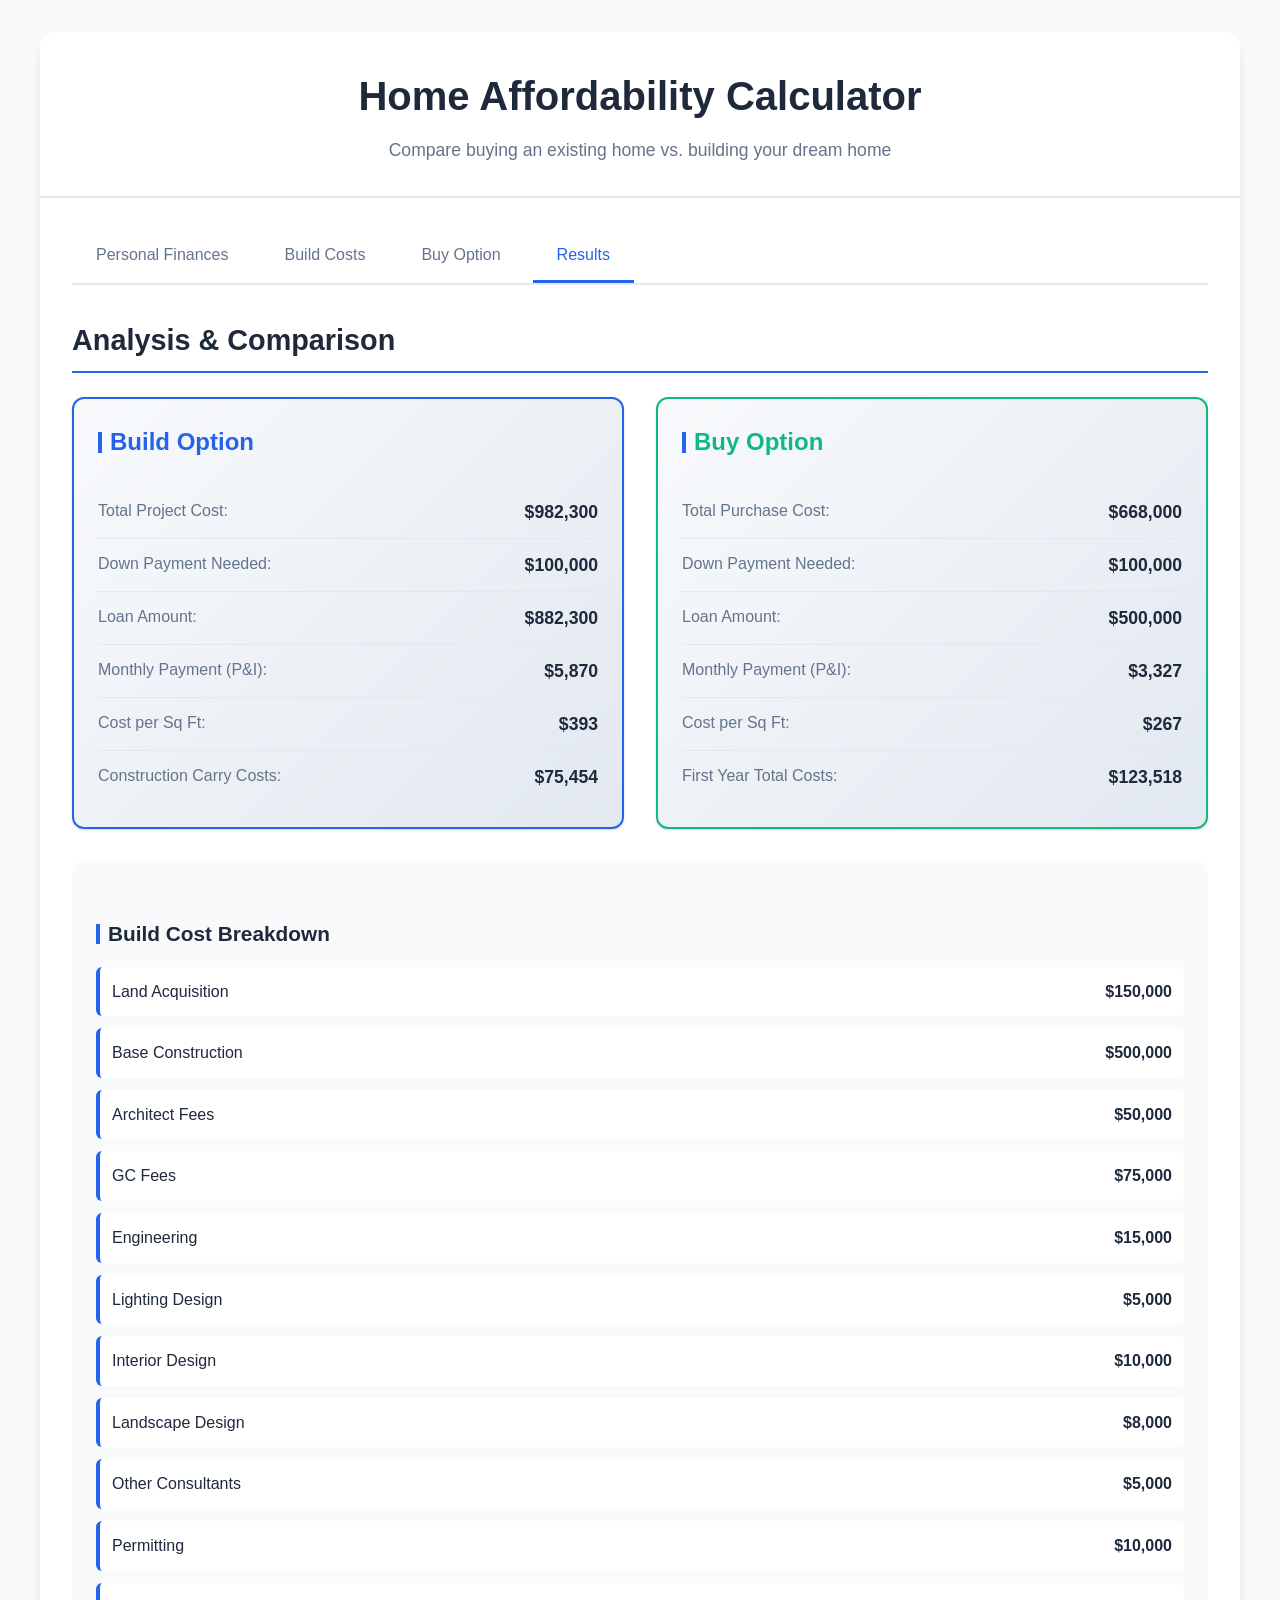
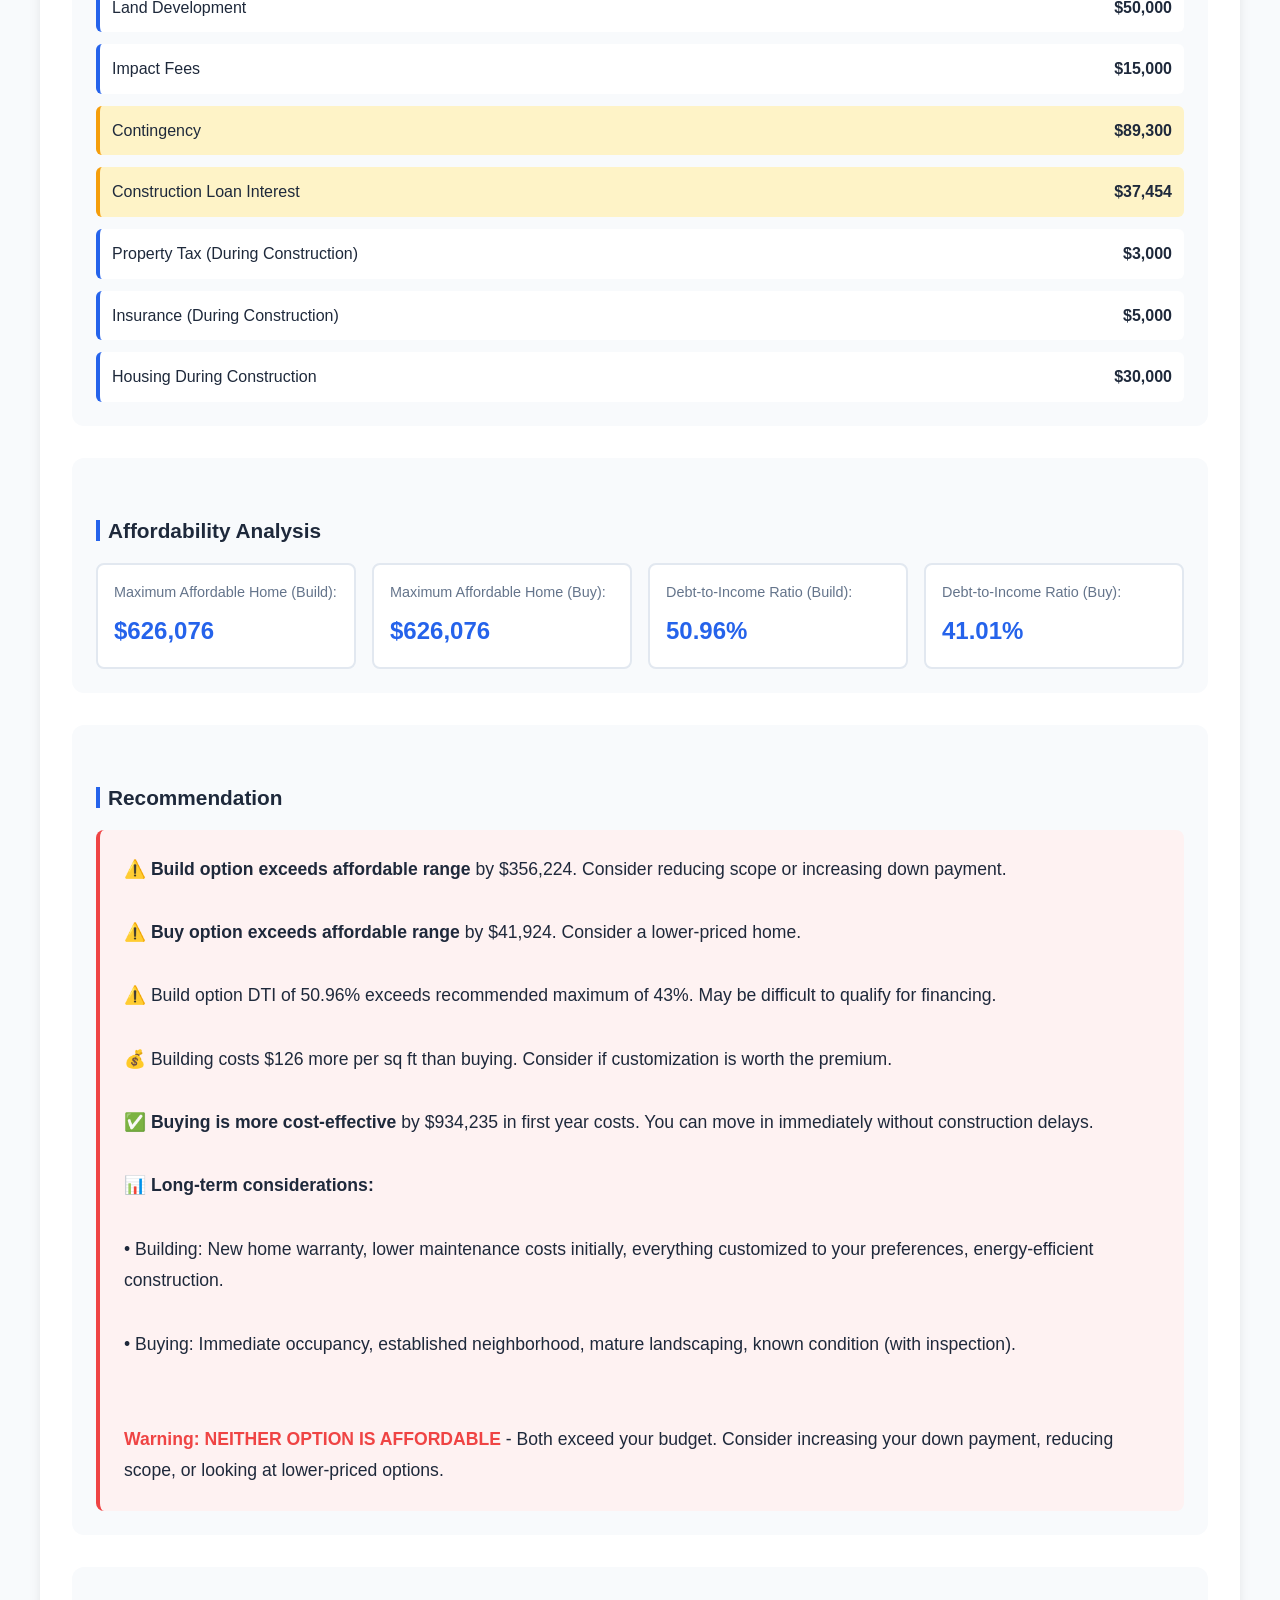
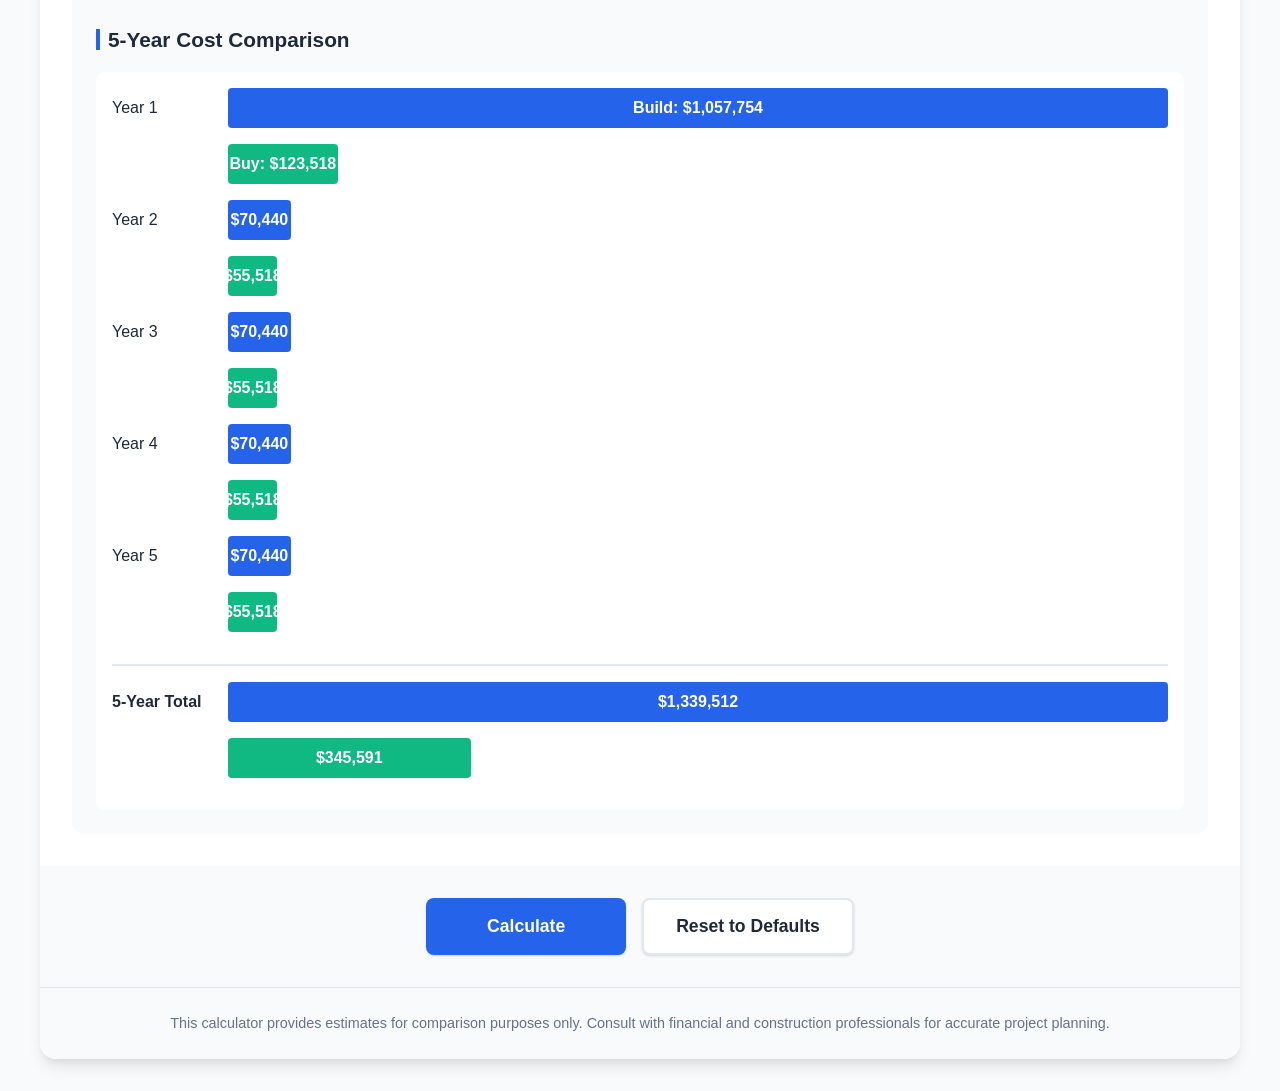
==== kajabi-calculator.html @ 8309c119 "Remove purple/blue gradient backgrounds for clean neutral design - Changed body background from grad" ====
<!DOCTYPE html>
<html lang="en">
<head>
    <meta charset="UTF-8">
    <meta name="viewport" content="width=device-width, initial-scale=1.0">
    <title>Home Affordability Calculator - Buy vs Build</title>
    <style>
* {
    margin: 0;
    padding: 0;
    box-sizing: border-box;
}

:root {
    --primary-color: #2563eb;
    --secondary-color: #1e40af;
    --success-color: #10b981;
    --warning-color: #f59e0b;
    --danger-color: #ef4444;
    --bg-color: #f8fafc;
    --card-bg: #ffffff;
    --text-primary: #1e293b;
    --text-secondary: #64748b;
    --border-color: #e2e8f0;
    --shadow: 0 1px 3px 0 rgba(0, 0, 0, 0.1), 0 1px 2px 0 rgba(0, 0, 0, 0.06);
    --shadow-lg: 0 10px 15px -3px rgba(0, 0, 0, 0.1), 0 4px 6px -2px rgba(0, 0, 0, 0.05);
}

body {
    font-family: -apple-system, BlinkMacSystemFont, 'Segoe UI', Roboto, Oxygen, Ubuntu, Cantarell, sans-serif;
    background: #f8fafc;
    color: var(--text-primary);
    line-height: 1.6;
    padding: 2rem 1rem;
    min-height: 100vh;
}

.container {
    max-width: 1200px;
    margin: 0 auto;
    background: var(--card-bg);
    border-radius: 16px;
    box-shadow: var(--shadow-lg);
    overflow: hidden;
}

header {
    background: #ffffff;
    color: var(--text-primary);
    padding: 2rem;
    text-align: center;
    border-bottom: 2px solid var(--border-color);
}

header h1 {
    font-size: 2.5rem;
    font-weight: 700;
    margin-bottom: 0.5rem;
}

.subtitle {
    font-size: 1.1rem;
    color: var(--text-secondary);
}

.calculator-wrapper {
    padding: 2rem;
}

.tabs {
    display: flex;
    gap: 0.5rem;
    margin-bottom: 2rem;
    border-bottom: 2px solid var(--border-color);
    overflow-x: auto;
}

.tab {
    padding: 1rem 1.5rem;
    background: transparent;
    border: none;
    border-bottom: 3px solid transparent;
    cursor: pointer;
    font-size: 1rem;
    font-weight: 500;
    color: var(--text-secondary);
    transition: all 0.3s ease;
    white-space: nowrap;
}

.tab:hover {
    color: var(--primary-color);
    background: rgba(37, 99, 235, 0.05);
}

.tab.active {
    color: var(--primary-color);
    border-bottom-color: var(--primary-color);
}

.tab-content {
    display: none;
    animation: fadeIn 0.3s ease;
}

.tab-content.active {
    display: block;
}

@keyframes fadeIn {
    from {
        opacity: 0;
        transform: translateY(10px);
    }
    to {
        opacity: 1;
        transform: translateY(0);
    }
}

h2 {
    font-size: 1.8rem;
    color: var(--text-primary);
    margin-bottom: 1.5rem;
    border-bottom: 2px solid var(--primary-color);
    padding-bottom: 0.5rem;
}

h3 {
    font-size: 1.3rem;
    color: var(--text-primary);
    margin-top: 2rem;
    margin-bottom: 1rem;
    display: flex;
    align-items: center;
}

h3::before {
    content: '';
    width: 4px;
    height: 1.3rem;
    background: var(--primary-color);
    margin-right: 0.5rem;
}

.form-grid {
    display: grid;
    grid-template-columns: repeat(auto-fit, minmax(280px, 1fr));
    gap: 1.5rem;
    margin-bottom: 2rem;
}

.form-group {
    display: flex;
    flex-direction: column;
}

.form-group label {
    font-weight: 500;
    margin-bottom: 0.5rem;
    color: var(--text-primary);
    font-size: 0.95rem;
}

.form-group small {
    font-size: 0.85rem;
    color: var(--text-secondary);
    margin-top: 0.25rem;
}

.form-group input,
.form-group select {
    padding: 0.75rem;
    border: 2px solid var(--border-color);
    border-radius: 8px;
    font-size: 1rem;
    transition: all 0.3s ease;
    background: white;
}

.form-group input:focus,
.form-group select:focus {
    outline: none;
    border-color: var(--primary-color);
    box-shadow: 0 0 0 3px rgba(37, 99, 235, 0.1);
}

.action-buttons {
    display: flex;
    gap: 1rem;
    padding: 2rem;
    justify-content: center;
    background: var(--bg-color);
}

.btn {
    padding: 1rem 2rem;
    font-size: 1.1rem;
    font-weight: 600;
    border: none;
    border-radius: 8px;
    cursor: pointer;
    transition: all 0.3s ease;
    box-shadow: var(--shadow);
}

.btn-calculate {
    background: var(--primary-color);
    color: white;
    min-width: 200px;
}

.btn-calculate:hover {
    background: var(--secondary-color);
    transform: translateY(-2px);
    box-shadow: var(--shadow-lg);
}

.btn-reset {
    background: white;
    color: var(--text-primary);
    border: 2px solid var(--border-color);
}

.btn-reset:hover {
    border-color: var(--text-secondary);
    transform: translateY(-2px);
}

.comparison-cards {
    display: grid;
    grid-template-columns: repeat(auto-fit, minmax(300px, 1fr));
    gap: 2rem;
    margin-bottom: 2rem;
}

.result-card {
    background: linear-gradient(135deg, #f8fafc 0%, #e2e8f0 100%);
    border-radius: 12px;
    padding: 1.5rem;
    box-shadow: var(--shadow);
    border: 2px solid var(--border-color);
}

.result-card h3 {
    margin-top: 0;
    margin-bottom: 1.5rem;
    font-size: 1.5rem;
}

.build-card {
    border-color: var(--primary-color);
}

.build-card h3 {
    color: var(--primary-color);
}

.buy-card {
    border-color: var(--success-color);
}

.buy-card h3 {
    color: var(--success-color);
}

.result-item {
    display: flex;
    justify-content: space-between;
    padding: 0.75rem 0;
    border-bottom: 1px solid var(--border-color);
}

.result-item:last-child {
    border-bottom: none;
}

.result-item .label {
    font-weight: 500;
    color: var(--text-secondary);
}

.result-item .value {
    font-weight: 700;
    color: var(--text-primary);
    font-size: 1.1rem;
}

.breakdown-section,
.affordability-section,
.recommendation-section,
.timeline-section {
    margin-top: 2rem;
    padding: 1.5rem;
    background: var(--bg-color);
    border-radius: 12px;
}

#build-breakdown {
    display: grid;
    gap: 0.75rem;
}

.breakdown-item {
    display: flex;
    justify-content: space-between;
    padding: 0.75rem;
    background: white;
    border-radius: 6px;
    border-left: 4px solid var(--primary-color);
}

.breakdown-item.highlight {
    background: #fef3c7;
    border-left-color: var(--warning-color);
}

.affordability-grid {
    display: grid;
    grid-template-columns: repeat(auto-fit, minmax(250px, 1fr));
    gap: 1rem;
}

.affordability-item {
    display: flex;
    flex-direction: column;
    padding: 1rem;
    background: white;
    border-radius: 8px;
    border: 2px solid var(--border-color);
}

.affordability-item .label {
    font-size: 0.9rem;
    color: var(--text-secondary);
    margin-bottom: 0.5rem;
}

.affordability-item .value {
    font-size: 1.5rem;
    font-weight: 700;
    color: var(--primary-color);
}

.recommendation-box {
    padding: 1.5rem;
    background: white;
    border-radius: 8px;
    border-left: 4px solid var(--success-color);
    font-size: 1.1rem;
    line-height: 1.8;
}

.recommendation-box.warning {
    border-left-color: var(--warning-color);
    background: #fffbeb;
}

.recommendation-box.danger {
    border-left-color: var(--danger-color);
    background: #fef2f2;
}

#timeline-chart {
    padding: 1rem;
    background: white;
    border-radius: 8px;
}

.timeline-row {
    display: flex;
    align-items: center;
    margin-bottom: 1rem;
    gap: 1rem;
}

.timeline-label {
    min-width: 100px;
    font-weight: 500;
}

.timeline-bar-container {
    flex: 1;
    display: flex;
    gap: 0.5rem;
}

.timeline-bar {
    height: 40px;
    border-radius: 4px;
    display: flex;
    align-items: center;
    justify-content: center;
    color: white;
    font-weight: 600;
    transition: all 0.3s ease;
}

.timeline-bar:hover {
    transform: scaleY(1.1);
}

.timeline-bar.build {
    background: var(--primary-color);
}

.timeline-bar.buy {
    background: var(--success-color);
}

footer {
    padding: 1.5rem 2rem;
    background: var(--bg-color);
    text-align: center;
    color: var(--text-secondary);
    font-size: 0.9rem;
    border-top: 1px solid var(--border-color);
}

@media (max-width: 768px) {
    body {
        padding: 1rem 0.5rem;
    }

    header h1 {
        font-size: 1.8rem;
    }

    .subtitle {
        font-size: 1rem;
    }

    .calculator-wrapper {
        padding: 1rem;
    }

    .form-grid {
        grid-template-columns: 1fr;
    }

    .action-buttons {
        flex-direction: column;
    }

    .btn {
        width: 100%;
    }

    .comparison-cards {
        grid-template-columns: 1fr;
    }

    .tabs {
        gap: 0.25rem;
    }

    .tab {
        padding: 0.75rem 1rem;
        font-size: 0.9rem;
    }
}
    </style>
</head>
<body>
    <div class="container">
        <header>
            <h1>Home Affordability Calculator</h1>
            <p class="subtitle">Compare buying an existing home vs. building your dream home</p>
        </header>

        <div class="calculator-wrapper">
            <div class="tabs">
                <button class="tab active" onclick="switchTab('personal')">Personal Finances</button>
                <button class="tab" onclick="switchTab('build')">Build Costs</button>
                <button class="tab" onclick="switchTab('buy')">Buy Option</button>
                <button class="tab" onclick="switchTab('results')">Results</button>
            </div>

            <div id="personal-tab" class="tab-content active">
                <h2>Your Financial Profile</h2>
                <div class="form-grid">
                    <div class="form-group">
                        <label for="annual-income">Annual Household Income</label>
                        <input type="number" id="annual-income" value="150000" min="0" step="1000">
                    </div>
                    <div class="form-group">
                        <label for="down-payment">Available Down Payment</label>
                        <input type="number" id="down-payment" value="100000" min="0" step="1000">
                    </div>
                    <div class="form-group">
                        <label for="monthly-debts">Monthly Debt Payments</label>
                        <input type="number" id="monthly-debts" value="500" min="0" step="50">
                    </div>
                    <div class="form-group">
                        <label for="credit-score">Credit Score</label>
                        <select id="credit-score">
                            <option value="760">Excellent (760+)</option>
                            <option value="700">Good (700-759)</option>
                            <option value="660">Fair (660-699)</option>
                            <option value="620">Poor (620-659)</option>
                        </select>
                    </div>
                    <div class="form-group">
                        <label for="interest-rate">Mortgage Interest Rate (%)</label>
                        <input type="number" id="interest-rate" value="7.0" min="0" max="20" step="0.125">
                    </div>
                    <div class="form-group">
                        <label for="loan-term">Loan Term (years)</label>
                        <select id="loan-term">
                            <option value="15">15 years</option>
                            <option value="30" selected>30 years</option>
                        </select>
                    </div>
                </div>
            </div>

            <div id="build-tab" class="tab-content">
                <h2>Building Cost Details</h2>

                <h3>Land Acquisition</h3>
                <div class="form-grid">
                    <div class="form-group">
                        <label for="land-cost">Land Purchase Price</label>
                        <input type="number" id="land-cost" value="150000" min="0" step="5000">
                    </div>
                    <div class="form-group">
                        <label for="land-down-payment">Land Down Payment (%)</label>
                        <input type="number" id="land-down-payment" value="20" min="0" max="100" step="5">
                    </div>
                    <div class="form-group">
                        <label for="land-loan-rate">Land Loan Interest Rate (%)</label>
                        <input type="number" id="land-loan-rate" value="8.0" min="0" max="20" step="0.125">
                    </div>
                </div>

                <h3>Construction Costs</h3>
                <div class="form-grid">
                    <div class="form-group">
                        <label for="home-size">Home Size (sq ft)</label>
                        <input type="number" id="home-size" value="2500" min="500" step="100">
                    </div>
                    <div class="form-group">
                        <label for="cost-per-sqft">Cost per Sq Ft</label>
                        <input type="number" id="cost-per-sqft" value="200" min="50" step="10">
                    </div>
                    <div class="form-group">
                        <label for="construction-loan-rate">Construction Loan Rate (%)</label>
                        <input type="number" id="construction-loan-rate" value="9.0" min="0" max="20" step="0.125">
                    </div>
                    <div class="form-group">
                        <label for="construction-months">Construction Timeline (months)</label>
                        <input type="number" id="construction-months" value="12" min="1" max="36" step="1">
                    </div>
                </div>

                <h3>Professional Fees & Soft Costs</h3>
                <div class="form-grid">
                    <div class="form-group">
                        <label for="architect-fee">Architect Fee (% of construction)</label>
                        <input type="number" id="architect-fee" value="10" min="0" max="20" step="0.5">
                    </div>
                    <div class="form-group">
                        <label for="engineering-fee">Engineering Fees</label>
                        <input type="number" id="engineering-fee" value="15000" min="0" step="1000">
                    </div>
                    <div class="form-group">
                        <label for="lighting-design">Lighting Design</label>
                        <input type="number" id="lighting-design" value="5000" min="0" step="500">
                    </div>
                    <div class="form-group">
                        <label for="interior-design">Interior Design</label>
                        <input type="number" id="interior-design" value="10000" min="0" step="1000">
                    </div>
                    <div class="form-group">
                        <label for="landscape-design">Landscape Design</label>
                        <input type="number" id="landscape-design" value="8000" min="0" step="1000">
                    </div>
                    <div class="form-group">
                        <label for="other-consultants">Other Consultants</label>
                        <input type="number" id="other-consultants" value="5000" min="0" step="1000">
                    </div>
                </div>

                <h3>Permitting & Development</h3>
                <div class="form-grid">
                    <div class="form-group">
                        <label for="permitting-costs">Permitting & Approvals</label>
                        <input type="number" id="permitting-costs" value="10000" min="0" step="1000">
                    </div>
                    <div class="form-group">
                        <label for="land-development">Land Development Costs</label>
                        <input type="number" id="land-development" value="50000" min="0" step="5000">
                        <small>Grading, utilities, driveway, etc.</small>
                    </div>
                    <div class="form-group">
                        <label for="impact-fees">Impact Fees</label>
                        <input type="number" id="impact-fees" value="15000" min="0" step="1000">
                    </div>
                </div>

                <h3>General Contractor & Contingency</h3>
                <div class="form-grid">
                    <div class="form-group">
                        <label for="gc-fee">GC Fee (% of construction)</label>
                        <input type="number" id="gc-fee" value="15" min="0" max="30" step="1">
                    </div>
                    <div class="form-group">
                        <label for="contingency">Contingency (% of total)</label>
                        <input type="number" id="contingency" value="10" min="0" max="25" step="1">
                    </div>
                </div>

                <h3>Carry Costs During Construction</h3>
                <div class="form-grid">
                    <div class="form-group">
                        <label for="property-taxes-annual">Annual Property Tax (land)</label>
                        <input type="number" id="property-taxes-annual" value="3000" min="0" step="100">
                    </div>
                    <div class="form-group">
                        <label for="insurance-during">Insurance During Construction</label>
                        <input type="number" id="insurance-during" value="5000" min="0" step="500">
                    </div>
                    <div class="form-group">
                        <label for="current-rent">Current Monthly Rent/Housing</label>
                        <input type="number" id="current-rent" value="2500" min="0" step="100">
                    </div>
                </div>
            </div>

            <div id="buy-tab" class="tab-content">
                <h2>Buying an Existing Home</h2>
                <div class="form-grid">
                    <div class="form-group">
                        <label for="buy-price">Purchase Price</label>
                        <input type="number" id="buy-price" value="600000" min="0" step="10000">
                    </div>
                    <div class="form-group">
                        <label for="buy-size">Home Size (sq ft)</label>
                        <input type="number" id="buy-size" value="2500" min="500" step="100">
                    </div>
                    <div class="form-group">
                        <label for="closing-costs">Closing Costs (%)</label>
                        <input type="number" id="closing-costs" value="3" min="0" max="10" step="0.5">
                    </div>
                    <div class="form-group">
                        <label for="renovation-costs">Immediate Renovation Costs</label>
                        <input type="number" id="renovation-costs" value="50000" min="0" step="5000">
                    </div>
                    <div class="form-group">
                        <label for="buy-property-tax-rate">Annual Property Tax Rate (%)</label>
                        <input type="number" id="buy-property-tax-rate" value="1.2" min="0" max="5" step="0.1">
                    </div>
                    <div class="form-group">
                        <label for="buy-insurance-annual">Annual Insurance</label>
                        <input type="number" id="buy-insurance-annual" value="2400" min="0" step="100">
                    </div>
                    <div class="form-group">
                        <label for="buy-hoa">Monthly HOA Fees</label>
                        <input type="number" id="buy-hoa" value="0" min="0" step="50">
                    </div>
                    <div class="form-group">
                        <label for="buy-maintenance">Annual Maintenance (% of value)</label>
                        <input type="number" id="buy-maintenance" value="1" min="0" max="5" step="0.1">
                    </div>
                </div>
            </div>

            <div id="results-tab" class="tab-content">
                <h2>Analysis & Comparison</h2>

                <div class="comparison-cards">
                    <div class="result-card build-card">
                        <h3>Build Option</h3>
                        <div class="result-item">
                            <span class="label">Total Project Cost:</span>
                            <span class="value" id="build-total-cost">$0</span>
                        </div>
                        <div class="result-item">
                            <span class="label">Down Payment Needed:</span>
                            <span class="value" id="build-down-needed">$0</span>
                        </div>
                        <div class="result-item">
                            <span class="label">Loan Amount:</span>
                            <span class="value" id="build-loan-amount">$0</span>
                        </div>
                        <div class="result-item">
                            <span class="label">Monthly Payment (P&I):</span>
                            <span class="value" id="build-monthly-pi">$0</span>
                        </div>
                        <div class="result-item">
                            <span class="label">Cost per Sq Ft:</span>
                            <span class="value" id="build-cost-sqft">$0</span>
                        </div>
                        <div class="result-item">
                            <span class="label">Construction Carry Costs:</span>
                            <span class="value" id="build-carry-costs">$0</span>
                        </div>
                    </div>

                    <div class="result-card buy-card">
                        <h3>Buy Option</h3>
                        <div class="result-item">
                            <span class="label">Total Purchase Cost:</span>
                            <span class="value" id="buy-total-cost">$0</span>
                        </div>
                        <div class="result-item">
                            <span class="label">Down Payment Needed:</span>
                            <span class="value" id="buy-down-needed">$0</span>
                        </div>
                        <div class="result-item">
                            <span class="label">Loan Amount:</span>
                            <span class="value" id="buy-loan-amount">$0</span>
                        </div>
                        <div class="result-item">
                            <span class="label">Monthly Payment (P&I):</span>
                            <span class="value" id="buy-monthly-pi">$0</span>
                        </div>
                        <div class="result-item">
                            <span class="label">Cost per Sq Ft:</span>
                            <span class="value" id="buy-cost-sqft">$0</span>
                        </div>
                        <div class="result-item">
                            <span class="label">First Year Total Costs:</span>
                            <span class="value" id="buy-first-year">$0</span>
                        </div>
                    </div>
                </div>

                <div class="breakdown-section">
                    <h3>Build Cost Breakdown</h3>
                    <div id="build-breakdown"></div>
                </div>

                <div class="affordability-section">
                    <h3>Affordability Analysis</h3>
                    <div class="affordability-grid">
                        <div class="affordability-item">
                            <span class="label">Maximum Affordable Home (Build):</span>
                            <span class="value" id="max-affordable-build">$0</span>
                        </div>
                        <div class="affordability-item">
                            <span class="label">Maximum Affordable Home (Buy):</span>
                            <span class="value" id="max-affordable-buy">$0</span>
                        </div>
                        <div class="affordability-item">
                            <span class="label">Debt-to-Income Ratio (Build):</span>
                            <span class="value" id="dti-build">0%</span>
                        </div>
                        <div class="affordability-item">
                            <span class="label">Debt-to-Income Ratio (Buy):</span>
                            <span class="value" id="dti-buy">0%</span>
                        </div>
                    </div>
                </div>

                <div class="recommendation-section">
                    <h3>Recommendation</h3>
                    <div id="recommendation" class="recommendation-box"></div>
                </div>

                <div class="timeline-section">
                    <h3>5-Year Cost Comparison</h3>
                    <div id="timeline-chart"></div>
                </div>
            </div>
        </div>

        <div class="action-buttons">
            <button class="btn btn-calculate" onclick="calculate()">Calculate</button>
            <button class="btn btn-reset" onclick="resetForm()">Reset to Defaults</button>
        </div>

        <footer>
            <p>This calculator provides estimates for comparison purposes only. Consult with financial and construction professionals for accurate project planning.</p>
        </footer>
    </div>

    <script>
function switchTab(tabName) {
    const tabs = document.querySelectorAll('.tab');
    const tabContents = document.querySelectorAll('.tab-content');
    tabs.forEach(tab => tab.classList.remove('active'));
    tabContents.forEach(content => content.classList.remove('active'));
    const activeTab = Array.from(tabs).find(tab => tab.textContent.toLowerCase().includes(tabName));
    if (activeTab) activeTab.classList.add('active');
    document.getElementById(`${tabName}-tab`).classList.add('active');
}

function getVal(id) {
    return parseFloat(document.getElementById(id).value) || 0;
}

function formatCurrency(amount) {
    return new Intl.NumberFormat('en-US', {
        style: 'currency',
        currency: 'USD',
        minimumFractionDigits: 0,
        maximumFractionDigits: 0
    }).format(amount);
}

function formatPercent(value) {
    return `${value.toFixed(2)}%`;
}

function setVal(id, value) {
    const element = document.getElementById(id);
    if (element) {
        element.textContent = typeof value === 'number' ? formatCurrency(value) : value;
    }
}

function calculateMonthlyPayment(principal, annualRate, years) {
    if (principal <= 0 || annualRate <= 0) return 0;
    const monthlyRate = annualRate / 100 / 12;
    const numPayments = years * 12;
    const monthlyPayment = principal * (monthlyRate * Math.pow(1 + monthlyRate, numPayments)) / (Math.pow(1 + monthlyRate, numPayments) - 1);
    return monthlyPayment;
}

function calculateConstructionInterest(principal, annualRate, months) {
    const avgBalance = principal / 2;
    const monthlyRate = annualRate / 100 / 12;
    return avgBalance * monthlyRate * months;
}

function calculateBuildCosts() {
    const data = {
        income: getVal('annual-income'),
        downPayment: getVal('down-payment'),
        monthlyDebts: getVal('monthly-debts'),
        interestRate: getVal('interest-rate'),
        loanTerm: getVal('loan-term'),
        landCost: getVal('land-cost'),
        landDownPercent: getVal('land-down-payment'),
        landLoanRate: getVal('land-loan-rate'),
        homeSize: getVal('home-size'),
        costPerSqft: getVal('cost-per-sqft'),
        constructionLoanRate: getVal('construction-loan-rate'),
        constructionMonths: getVal('construction-months'),
        architectFeePercent: getVal('architect-fee'),
        engineeringFee: getVal('engineering-fee'),
        lightingDesign: getVal('lighting-design'),
        interiorDesign: getVal('interior-design'),
        landscapeDesign: getVal('landscape-design'),
        otherConsultants: getVal('other-consultants'),
        permittingCosts: getVal('permitting-costs'),
        landDevelopment: getVal('land-development'),
        impactFees: getVal('impact-fees'),
        gcFeePercent: getVal('gc-fee'),
        contingencyPercent: getVal('contingency'),
        propertyTaxAnnual: getVal('property-taxes-annual'),
        insuranceDuring: getVal('insurance-during'),
        currentRent: getVal('current-rent')
    };

    const baseConstructionCost = data.homeSize * data.costPerSqft;
    const architectFee = baseConstructionCost * (data.architectFeePercent / 100);
    const gcFee = baseConstructionCost * (data.gcFeePercent / 100);
    const totalSoftCosts = architectFee + data.engineeringFee + data.lightingDesign + data.interiorDesign + data.landscapeDesign + data.otherConsultants;
    const totalHardCosts = baseConstructionCost + gcFee;
    const totalDevelopmentCosts = data.permittingCosts + data.landDevelopment + data.impactFees;
    const subtotal = data.landCost + totalHardCosts + totalSoftCosts + totalDevelopmentCosts;
    const contingency = subtotal * (data.contingencyPercent / 100);
    const totalProjectCost = subtotal + contingency;
    const constructionLoanAmount = totalHardCosts + totalSoftCosts + totalDevelopmentCosts + contingency;
    const constructionInterest = calculateConstructionInterest(constructionLoanAmount, data.constructionLoanRate, data.constructionMonths);
    const propertyTaxDuringConstruction = (data.propertyTaxAnnual / 12) * data.constructionMonths;
    const rentDuringConstruction = data.currentRent * data.constructionMonths;
    const totalCarryCosts = constructionInterest + propertyTaxDuringConstruction + data.insuranceDuring + rentDuringConstruction;
    const totalCostWithCarry = totalProjectCost + totalCarryCosts;
    const landDownPayment = data.landCost * (data.landDownPercent / 100);
    const landLoanAmount = data.landCost - landDownPayment;
    const finalLoanAmount = totalProjectCost - data.downPayment;
    const monthlyPI = calculateMonthlyPayment(finalLoanAmount, data.interestRate, data.loanTerm);
    const costPerSqft = totalProjectCost / data.homeSize;

    return {
        totalProjectCost,
        totalCostWithCarry,
        downPaymentNeeded: data.downPayment,
        landCost: data.landCost,
        baseConstructionCost,
        architectFee,
        gcFee,
        totalSoftCosts,
        totalHardCosts,
        totalDevelopmentCosts,
        contingency,
        constructionInterest,
        totalCarryCosts,
        finalLoanAmount,
        monthlyPI,
        costPerSqft,
        breakdown: {
            'Land Acquisition': data.landCost,
            'Base Construction': baseConstructionCost,
            'Architect Fees': architectFee,
            'GC Fees': gcFee,
            'Engineering': data.engineeringFee,
            'Lighting Design': data.lightingDesign,
            'Interior Design': data.interiorDesign,
            'Landscape Design': data.landscapeDesign,
            'Other Consultants': data.otherConsultants,
            'Permitting': data.permittingCosts,
            'Land Development': data.landDevelopment,
            'Impact Fees': data.impactFees,
            'Contingency': contingency,
            'Construction Loan Interest': constructionInterest,
            'Property Tax (During Construction)': propertyTaxDuringConstruction,
            'Insurance (During Construction)': data.insuranceDuring,
            'Housing During Construction': rentDuringConstruction
        }
    };
}

function calculateBuyCosts() {
    const data = {
        income: getVal('annual-income'),
        downPayment: getVal('down-payment'),
        monthlyDebts: getVal('monthly-debts'),
        interestRate: getVal('interest-rate'),
        loanTerm: getVal('loan-term'),
        buyPrice: getVal('buy-price'),
        buySize: getVal('buy-size'),
        closingCostsPercent: getVal('closing-costs'),
        renovationCosts: getVal('renovation-costs'),
        propertyTaxRate: getVal('buy-property-tax-rate'),
        insuranceAnnual: getVal('buy-insurance-annual'),
        hoaMonthly: getVal('buy-hoa'),
        maintenancePercent: getVal('buy-maintenance')
    };

    const closingCosts = data.buyPrice * (data.closingCostsPercent / 100);
    const totalPurchaseCost = data.buyPrice + closingCosts + data.renovationCosts;
    const loanAmount = data.buyPrice - data.downPayment;
    const monthlyPI = calculateMonthlyPayment(loanAmount, data.interestRate, data.loanTerm);
    const propertyTaxAnnual = data.buyPrice * (data.propertyTaxRate / 100);
    const maintenanceAnnual = data.buyPrice * (data.maintenancePercent / 100);
    const propertyTaxMonthly = propertyTaxAnnual / 12;
    const insuranceMonthly = data.insuranceAnnual / 12;
    const maintenanceMonthly = maintenanceAnnual / 12;
    const totalMonthlyPayment = monthlyPI + propertyTaxMonthly + insuranceMonthly + data.hoaMonthly + maintenanceMonthly;
    const firstYearCosts = (monthlyPI * 12) + propertyTaxAnnual + data.insuranceAnnual + (data.hoaMonthly * 12) + maintenanceAnnual + closingCosts + data.renovationCosts;
    const costPerSqft = totalPurchaseCost / data.buySize;

    return {
        totalPurchaseCost,
        downPaymentNeeded: data.downPayment,
        loanAmount,
        monthlyPI,
        closingCosts,
        propertyTaxAnnual,
        insuranceAnnual: data.insuranceAnnual,
        hoaMonthly: data.hoaMonthly,
        maintenanceAnnual,
        totalMonthlyPayment,
        firstYearCosts,
        costPerSqft
    };
}

function calculateAffordability() {
    const income = getVal('annual-income');
    const monthlyDebts = getVal('monthly-debts');
    const downPayment = getVal('down-payment');
    const interestRate = getVal('interest-rate');
    const loanTerm = getVal('loan-term');
    const monthlyIncome = income / 12;
    const maxHousingPayment = monthlyIncome * 0.28;
    const maxTotalDebt = monthlyIncome * 0.36;
    const maxHousingWithDebts = maxTotalDebt - monthlyDebts;
    const maxMonthlyPayment = Math.min(maxHousingPayment, maxHousingWithDebts);
    const monthlyRate = interestRate / 100 / 12;
    const numPayments = loanTerm * 12;
    const maxLoan = maxMonthlyPayment * (Math.pow(1 + monthlyRate, numPayments) - 1) / (monthlyRate * Math.pow(1 + monthlyRate, numPayments));
    const maxHomePrice = maxLoan + downPayment;

    return { maxHomePrice, maxMonthlyPayment, maxHousingPayment, maxHousingWithDebts };
}

function calculateDTI(monthlyHousingPayment) {
    const monthlyIncome = getVal('annual-income') / 12;
    const monthlyDebts = getVal('monthly-debts');
    const totalMonthlyDebt = monthlyHousingPayment + monthlyDebts;
    return (totalMonthlyDebt / monthlyIncome) * 100;
}

function generateRecommendation(buildResults, buyResults, affordability) {
    const recommendations = [];
    const buildDTI = calculateDTI(buildResults.monthlyPI);
    const buyDTI = calculateDTI(buyResults.totalMonthlyPayment);

    if (buildResults.totalProjectCost > affordability.maxHomePrice) {
        recommendations.push(`⚠️ <strong>Build option exceeds affordable range</strong> by ${formatCurrency(buildResults.totalProjectCost - affordability.maxHomePrice)}. Consider reducing scope or increasing down payment.`);
    }
    if (buyResults.totalPurchaseCost > affordability.maxHomePrice) {
        recommendations.push(`⚠️ <strong>Buy option exceeds affordable range</strong> by ${formatCurrency(buyResults.totalPurchaseCost - affordability.maxHomePrice)}. Consider a lower-priced home.`);
    }
    if (buildDTI > 43) {
        recommendations.push(`⚠️ Build option DTI of ${formatPercent(buildDTI)} exceeds recommended maximum of 43%. May be difficult to qualify for financing.`);
    }
    if (buyDTI > 43) {
        recommendations.push(`⚠️ Buy option DTI of ${formatPercent(buyDTI)} exceeds recommended maximum of 43%. May be difficult to qualify for financing.`);
    }

    const costDifference = buildResults.costPerSqft - buyResults.costPerSqft;
    if (Math.abs(costDifference) > 50) {
        if (costDifference > 0) {
            recommendations.push(`💰 Building costs ${formatCurrency(costDifference)} more per sq ft than buying. Consider if customization is worth the premium.`);
        } else {
            recommendations.push(`💰 Building costs ${formatCurrency(Math.abs(costDifference))} less per sq ft than buying. Good value for new construction!`);
        }
    }

    const totalCostDiff = buildResults.totalCostWithCarry - buyResults.firstYearCosts;
    if (totalCostDiff < 0) {
        recommendations.push(`✅ <strong>Building is more cost-effective</strong> by ${formatCurrency(Math.abs(totalCostDiff))} in first year costs. You'll get a brand new, custom home for less.`);
    } else {
        recommendations.push(`✅ <strong>Buying is more cost-effective</strong> by ${formatCurrency(totalCostDiff)} in first year costs. You can move in immediately without construction delays.`);
    }

    recommendations.push(`📊 <strong>Long-term considerations:</strong>`);
    recommendations.push(`• Building: New home warranty, lower maintenance costs initially, everything customized to your preferences, energy-efficient construction.`);
    recommendations.push(`• Buying: Immediate occupancy, established neighborhood, mature landscaping, known condition (with inspection).`);

    const buildAffordable = buildResults.totalProjectCost <= affordability.maxHomePrice && buildDTI <= 43;
    const buyAffordable = buyResults.totalPurchaseCost <= affordability.maxHomePrice && buyDTI <= 43;

    if (buildAffordable && !buyAffordable) {
        recommendations.push(`<br><strong style="color: #2563eb;">Recommendation: BUILD</strong> - Building is within your budget while buying exceeds it.`);
    } else if (buyAffordable && !buildAffordable) {
        recommendations.push(`<br><strong style="color: #10b981;">Recommendation: BUY</strong> - Buying is within your budget while building exceeds it.`);
    } else if (buildAffordable && buyAffordable) {
        if (totalCostDiff < -50000) {
            recommendations.push(`<br><strong style="color: #2563eb;">Recommendation: BUILD</strong> - Both options are affordable, but building offers better value and a custom home.`);
        } else if (totalCostDiff > 50000) {
            recommendations.push(`<br><strong style="color: #10b981;">Recommendation: BUY</strong> - Both options are affordable, but buying is more cost-effective and offers immediate occupancy.`);
        } else {
            recommendations.push(`<br><strong style="color: #f59e0b;">Recommendation: PERSONAL CHOICE</strong> - Both options are similarly affordable. Choose based on your preference for customization (build) vs. immediate occupancy (buy).`);
        }
    } else {
        recommendations.push(`<br><strong style="color: #ef4444;">Warning: NEITHER OPTION IS AFFORDABLE</strong> - Both exceed your budget. Consider increasing your down payment, reducing scope, or looking at lower-priced options.`);
    }

    return recommendations.join('<br><br>');
}

function createTimelineChart(buildResults, buyResults) {
    const chartHTML = [];
    const buildMonthly = buildResults.monthlyPI;
    const buyMonthly = buyResults.totalMonthlyPayment;
    const buildAnnual = buildMonthly * 12;
    const buyAnnual = buyMonthly * 12;
    const buildInitial = buildResults.totalCostWithCarry;
    const buyInitial = buyResults.firstYearCosts;
    const maxCost = Math.max(buildInitial, buyInitial, buildAnnual, buyAnnual);

    chartHTML.push(`
        <div class="timeline-row">
            <div class="timeline-label">Year 1</div>
            <div class="timeline-bar-container">
                <div class="timeline-bar build" style="width: ${(buildInitial / maxCost) * 100}%">
                    Build: ${formatCurrency(buildInitial)}
                </div>
            </div>
        </div>
        <div class="timeline-row">
            <div class="timeline-label"></div>
            <div class="timeline-bar-container">
                <div class="timeline-bar buy" style="width: ${(buyInitial / maxCost) * 100}%">
                    Buy: ${formatCurrency(buyInitial)}
                </div>
            </div>
        </div>
    `);

    for (let year = 2; year <= 5; year++) {
        chartHTML.push(`
            <div class="timeline-row">
                <div class="timeline-label">Year ${year}</div>
                <div class="timeline-bar-container">
                    <div class="timeline-bar build" style="width: ${(buildAnnual / maxCost) * 100}%">
                        ${formatCurrency(buildAnnual)}
                    </div>
                </div>
            </div>
            <div class="timeline-row">
                <div class="timeline-label"></div>
                <div class="timeline-bar-container">
                    <div class="timeline-bar buy" style="width: ${(buyAnnual / maxCost) * 100}%">
                        ${formatCurrency(buyAnnual)}
                    </div>
                </div>
            </div>
        `);
    }

    const buildTotal5Year = buildInitial + (buildAnnual * 4);
    const buyTotal5Year = buyInitial + (buyAnnual * 4);

    chartHTML.push(`
        <div style="margin-top: 2rem; padding-top: 1rem; border-top: 2px solid #e2e8f0;">
            <div class="timeline-row">
                <div class="timeline-label"><strong>5-Year Total</strong></div>
                <div class="timeline-bar-container">
                    <div class="timeline-bar build" style="width: ${(buildTotal5Year / Math.max(buildTotal5Year, buyTotal5Year)) * 100}%">
                        ${formatCurrency(buildTotal5Year)}
                    </div>
                </div>
            </div>
            <div class="timeline-row">
                <div class="timeline-label"></div>
                <div class="timeline-bar-container">
                    <div class="timeline-bar buy" style="width: ${(buyTotal5Year / Math.max(buildTotal5Year, buyTotal5Year)) * 100}%">
                        ${formatCurrency(buyTotal5Year)}
                    </div>
                </div>
            </div>
        </div>
    `);

    return chartHTML.join('');
}

function calculate() {
    const buildResults = calculateBuildCosts();
    const buyResults = calculateBuyCosts();
    const affordability = calculateAffordability();

    setVal('build-total-cost', buildResults.totalProjectCost);
    setVal('build-down-needed', buildResults.downPaymentNeeded);
    setVal('build-loan-amount', buildResults.finalLoanAmount);
    setVal('build-monthly-pi', buildResults.monthlyPI);
    setVal('build-cost-sqft', buildResults.costPerSqft);
    setVal('build-carry-costs', buildResults.totalCarryCosts);

    setVal('buy-total-cost', buyResults.totalPurchaseCost);
    setVal('buy-down-needed', buyResults.downPaymentNeeded);
    setVal('buy-loan-amount', buyResults.loanAmount);
    setVal('buy-monthly-pi', buyResults.monthlyPI);
    setVal('buy-cost-sqft', buyResults.costPerSqft);
    setVal('buy-first-year', buyResults.firstYearCosts);

    setVal('max-affordable-build', affordability.maxHomePrice);
    setVal('max-affordable-buy', affordability.maxHomePrice);
    setVal('dti-build', formatPercent(calculateDTI(buildResults.monthlyPI)));
    setVal('dti-buy', formatPercent(calculateDTI(buyResults.totalMonthlyPayment)));

    let breakdownHTML = '';
    for (const [category, amount] of Object.entries(buildResults.breakdown)) {
        const isHighlight = category.includes('Contingency') || category.includes('Interest');
        breakdownHTML += `
            <div class="breakdown-item ${isHighlight ? 'highlight' : ''}">
                <span>${category}</span>
                <span style="font-weight: 700;">${formatCurrency(amount)}</span>
            </div>
        `;
    }
    document.getElementById('build-breakdown').innerHTML = breakdownHTML;

    const recommendation = generateRecommendation(buildResults, buyResults, affordability);
    const recommendationBox = document.getElementById('recommendation');
    recommendationBox.innerHTML = recommendation;

    const buildDTI = calculateDTI(buildResults.monthlyPI);
    const buyDTI = calculateDTI(buyResults.totalMonthlyPayment);
    if (buildDTI > 43 || buyDTI > 43 || buildResults.totalProjectCost > affordability.maxHomePrice * 1.2 || buyResults.totalPurchaseCost > affordability.maxHomePrice * 1.2) {
        recommendationBox.className = 'recommendation-box danger';
    } else if (buildResults.totalProjectCost > affordability.maxHomePrice || buyResults.totalPurchaseCost > affordability.maxHomePrice) {
        recommendationBox.className = 'recommendation-box warning';
    } else {
        recommendationBox.className = 'recommendation-box';
    }

    document.getElementById('timeline-chart').innerHTML = createTimelineChart(buildResults, buyResults);
    switchTab('results');
}

function resetForm() {
    if (confirm('Reset all values to defaults?')) {
        location.reload();
    }
}

window.addEventListener('load', () => {
    calculate();
});
    </script>
</body>
</html>
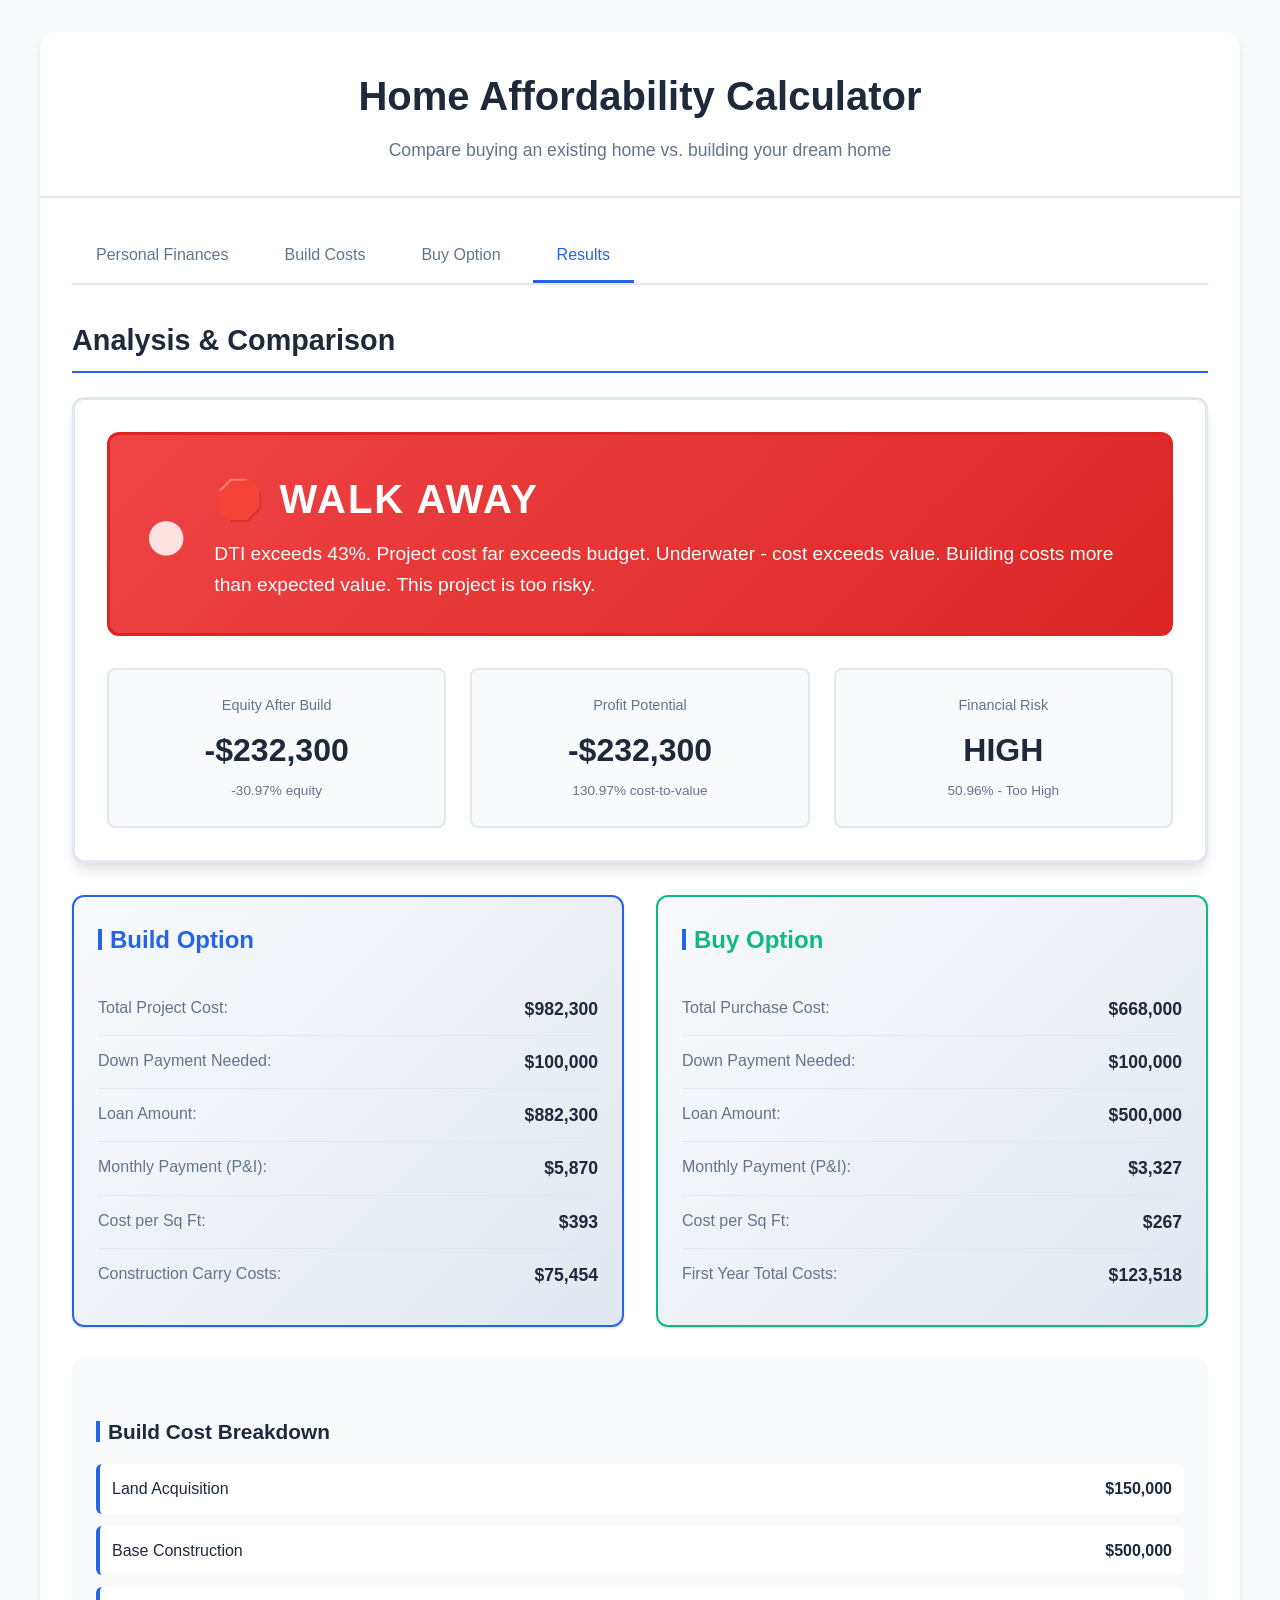
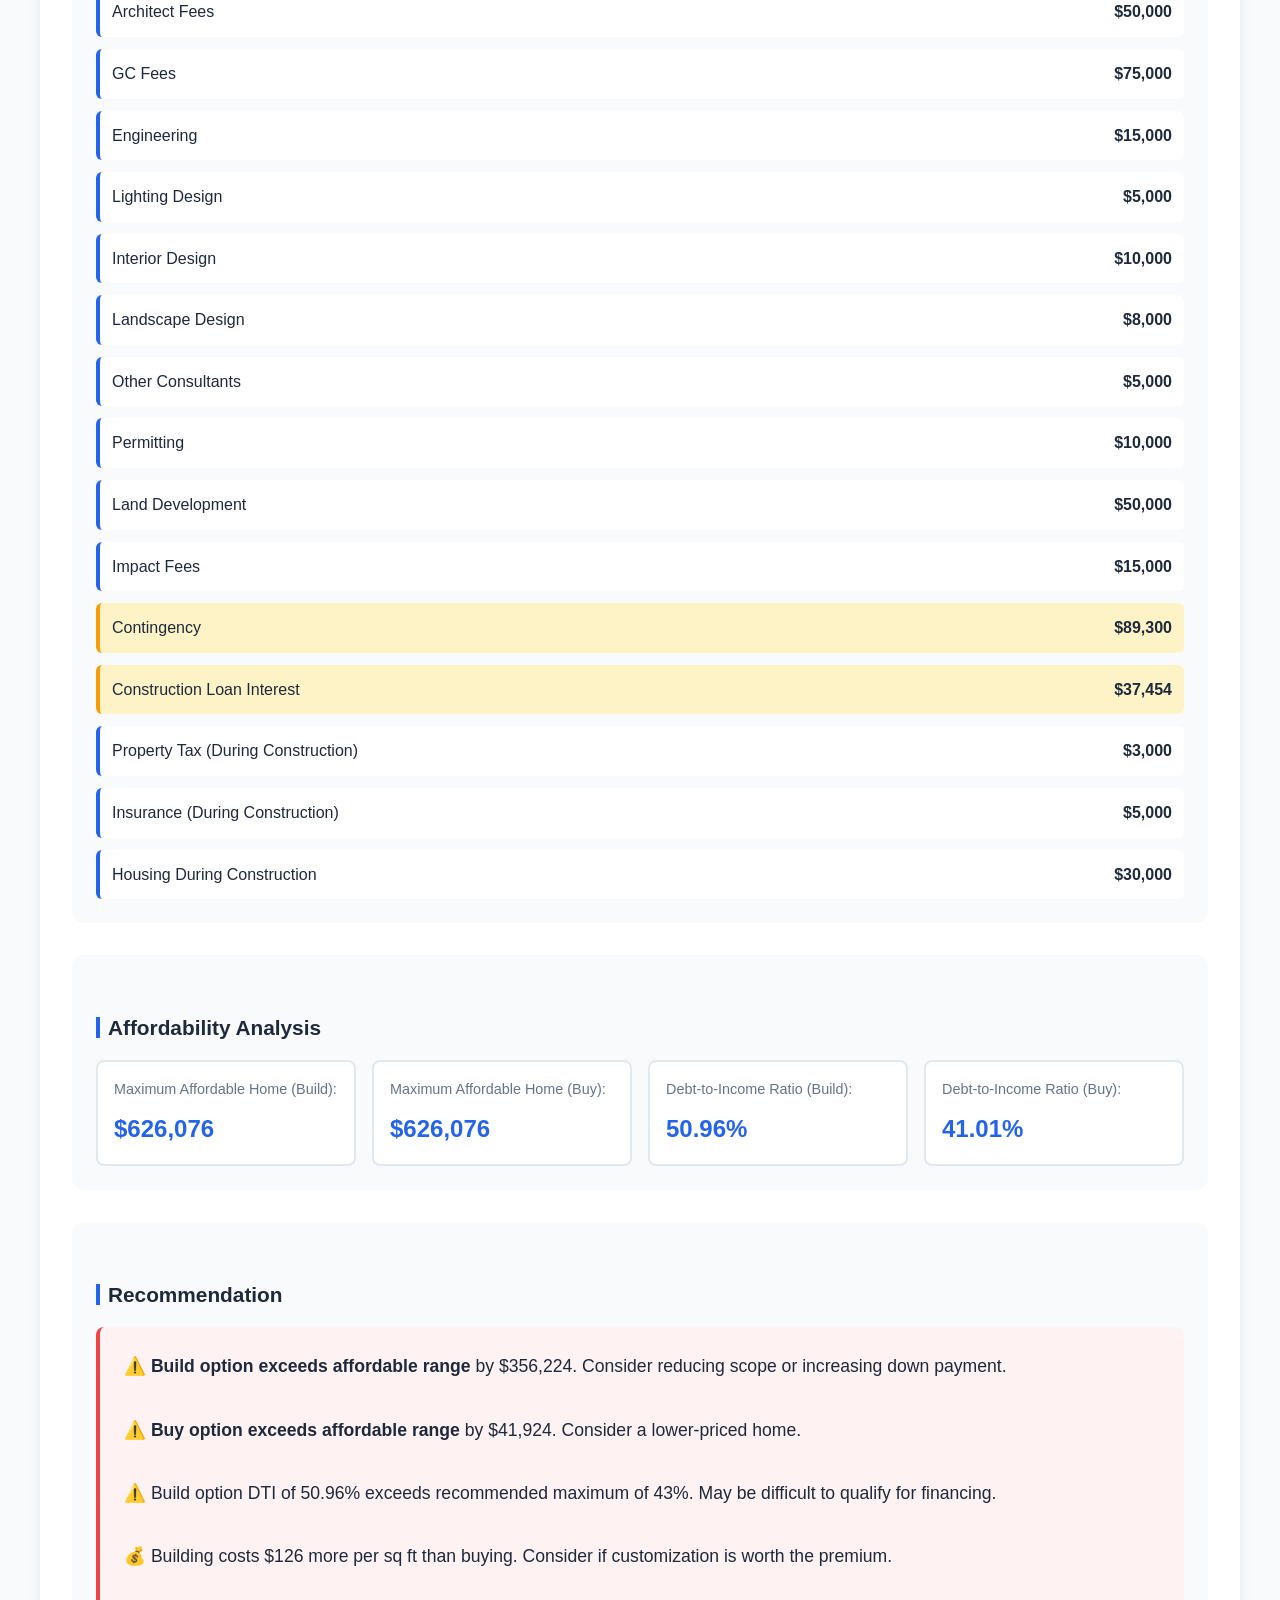
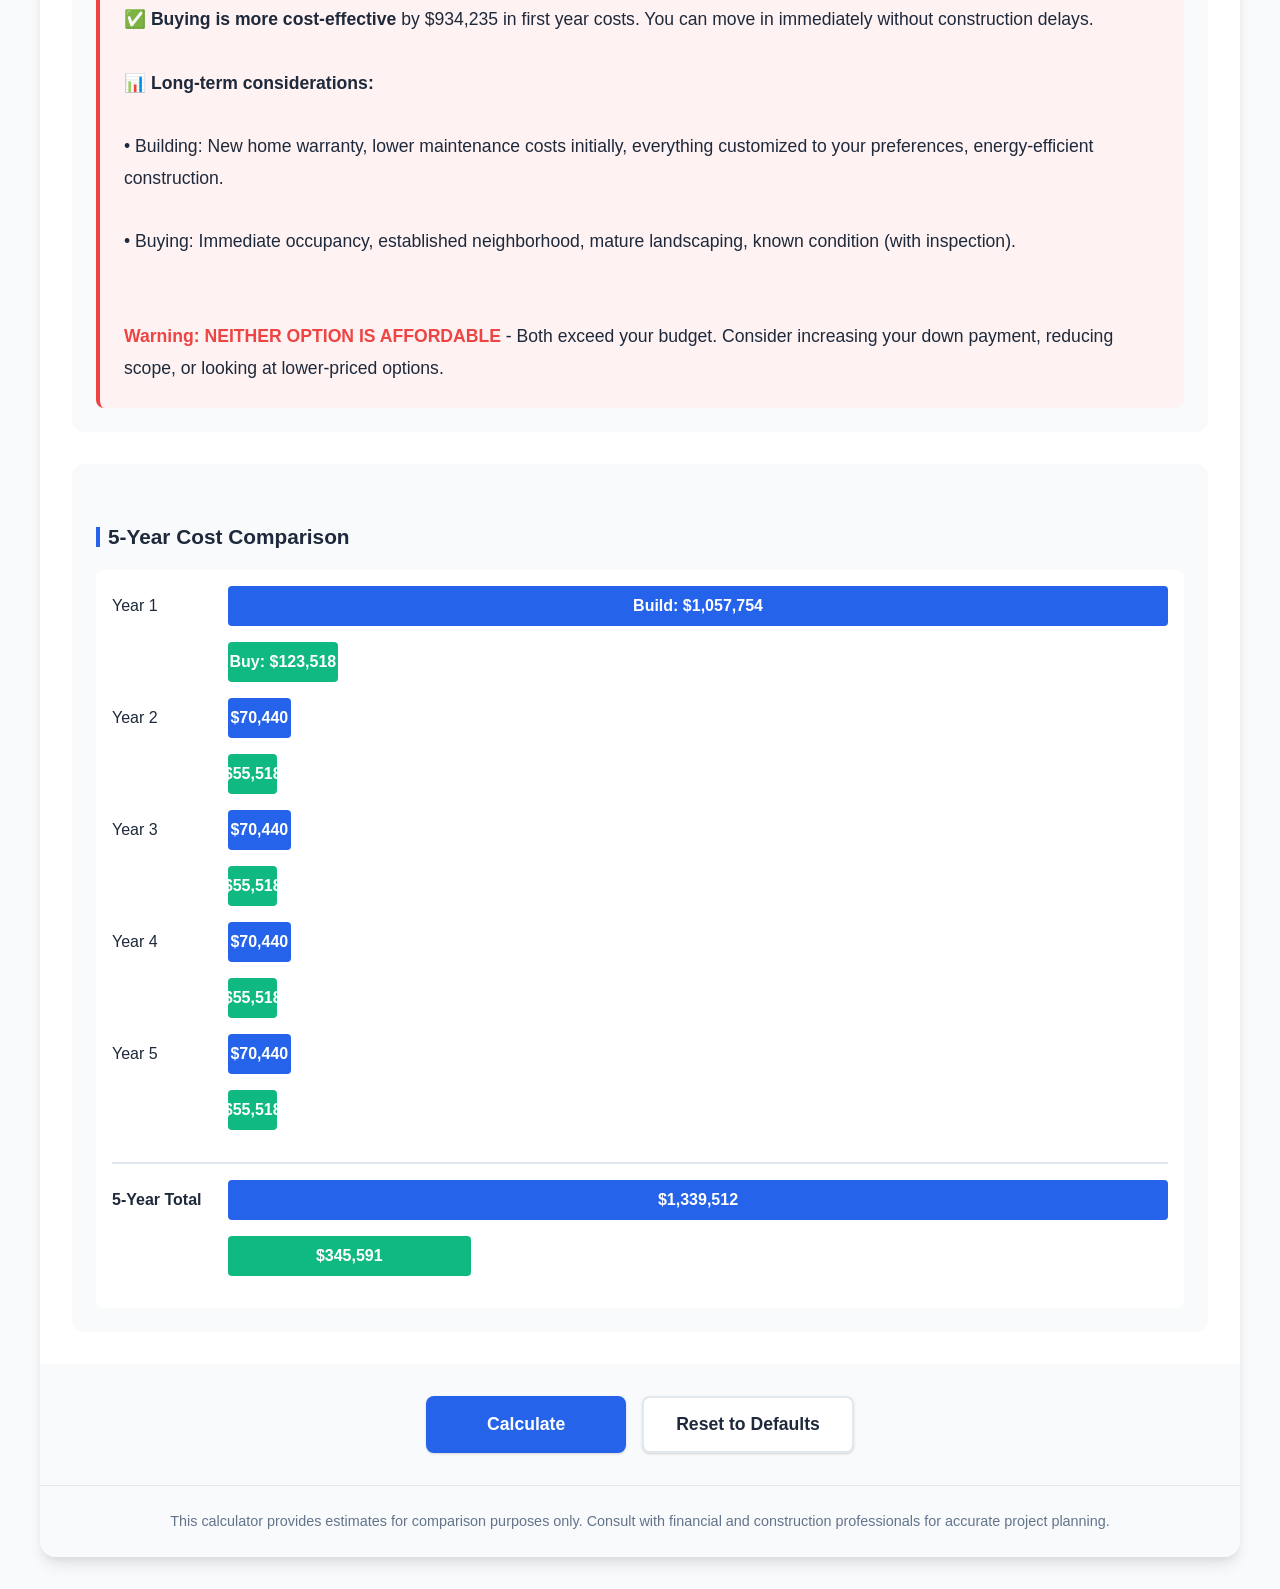
==== commit ff26ac33: "Add GO/NO-GO decision dashboard with after-build valuation New Features: - After-Build Valuation inp" ====
--- a/kajabi-calculator.html
+++ b/kajabi-calculator.html
@@ -185,6 +185,126 @@
     box-shadow: 0 0 0 3px rgba(37, 99, 235, 0.1);
 }
 
+/* Decision Dashboard */
+.decision-dashboard {
+    background: white;
+    border-radius: 12px;
+    padding: 2rem;
+    margin-bottom: 2rem;
+    box-shadow: var(--shadow-lg);
+    border: 3px solid var(--border-color);
+}
+
+.decision-indicator {
+    display: flex;
+    align-items: center;
+    gap: 1.5rem;
+    padding: 2rem;
+    border-radius: 12px;
+    margin-bottom: 2rem;
+    transition: all 0.3s ease;
+}
+
+.decision-icon {
+    font-size: 5rem;
+    line-height: 1;
+    animation: pulse 2s infinite;
+}
+
+@keyframes pulse {
+    0%, 100% { opacity: 1; transform: scale(1); }
+    50% { opacity: 0.8; transform: scale(1.05); }
+}
+
+.decision-text {
+    flex: 1;
+}
+
+.decision-status {
+    font-size: 2.5rem;
+    font-weight: 900;
+    letter-spacing: 2px;
+    margin-bottom: 0.5rem;
+}
+
+.decision-message {
+    font-size: 1.2rem;
+    font-weight: 500;
+}
+
+/* GO status - Green */
+.decision-indicator.go {
+    background: linear-gradient(135deg, #10b981 0%, #059669 100%);
+    color: white;
+    border: 3px solid #059669;
+}
+
+.decision-indicator.go .decision-icon {
+    color: #d1fae5;
+}
+
+/* CAUTION status - Yellow */
+.decision-indicator.caution {
+    background: linear-gradient(135deg, #fbbf24 0%, #f59e0b 100%);
+    color: #78350f;
+    border: 3px solid #f59e0b;
+}
+
+.decision-indicator.caution .decision-icon {
+    color: #fef3c7;
+}
+
+/* STOP status - Red */
+.decision-indicator.stop {
+    background: linear-gradient(135deg, #ef4444 0%, #dc2626 100%);
+    color: white;
+    border: 3px solid #dc2626;
+}
+
+.decision-indicator.stop .decision-icon {
+    color: #fee2e2;
+}
+
+/* Neutral status - Gray */
+.decision-indicator.neutral {
+    background: var(--bg-color);
+    color: var(--text-secondary);
+    border: 3px solid var(--border-color);
+}
+
+.decision-metrics {
+    display: grid;
+    grid-template-columns: repeat(auto-fit, minmax(200px, 1fr));
+    gap: 1.5rem;
+}
+
+.metric {
+    background: var(--bg-color);
+    padding: 1.5rem;
+    border-radius: 8px;
+    text-align: center;
+    border: 2px solid var(--border-color);
+}
+
+.metric-label {
+    font-size: 0.9rem;
+    color: var(--text-secondary);
+    margin-bottom: 0.5rem;
+    font-weight: 500;
+}
+
+.metric-value {
+    font-size: 2rem;
+    font-weight: 700;
+    color: var(--text-primary);
+    margin-bottom: 0.25rem;
+}
+
+.metric-subtext {
+    font-size: 0.85rem;
+    color: var(--text-secondary);
+}
+
 .action-buttons {
     display: flex;
     gap: 1rem;
@@ -625,6 +745,20 @@
                         <input type="number" id="current-rent" value="2500" min="0" step="100">
                     </div>
                 </div>
+
+                <h3>After-Build Valuation</h3>
+                <div class="form-grid">
+                    <div class="form-group">
+                        <label for="after-build-value">Expected Market Value (After Completion)</label>
+                        <input type="number" id="after-build-value" value="750000" min="0" step="10000">
+                        <small>What do you expect the home to appraise for when complete?</small>
+                    </div>
+                    <div class="form-group">
+                        <label for="min-equity-percent">Minimum Equity Target (%)</label>
+                        <input type="number" id="min-equity-percent" value="15" min="0" max="50" step="5">
+                        <small>Minimum equity position you want after completion</small>
+                    </div>
+                </div>
             </div>
 
             <div id="buy-tab" class="tab-content">
@@ -667,6 +801,34 @@
 
             <div id="results-tab" class="tab-content">
                 <h2>Analysis & Comparison</h2>
+
+                <!-- GO/NO-GO Dashboard -->
+                <div id="decision-dashboard" class="decision-dashboard">
+                    <div class="decision-indicator" id="decision-indicator">
+                        <div class="decision-icon">●</div>
+                        <div class="decision-text">
+                            <div class="decision-status" id="decision-status">CALCULATING...</div>
+                            <div class="decision-message" id="decision-message">Enter your details and calculate</div>
+                        </div>
+                    </div>
+                    <div class="decision-metrics" id="decision-metrics">
+                        <div class="metric">
+                            <div class="metric-label">Equity After Build</div>
+                            <div class="metric-value" id="equity-amount">$0</div>
+                            <div class="metric-subtext" id="equity-percent">0%</div>
+                        </div>
+                        <div class="metric">
+                            <div class="metric-label">Profit Potential</div>
+                            <div class="metric-value" id="profit-amount">$0</div>
+                            <div class="metric-subtext" id="cost-to-value-ratio">0% of value</div>
+                        </div>
+                        <div class="metric">
+                            <div class="metric-label">Financial Risk</div>
+                            <div class="metric-value" id="risk-level">LOW</div>
+                            <div class="metric-subtext" id="dti-summary">DTI within limits</div>
+                        </div>
+                    </div>
+                </div>
 
                 <div class="comparison-cards">
                     <div class="result-card build-card">
@@ -1123,6 +1285,96 @@
     return chartHTML.join('');
 }
 
+// Calculate decision metrics and update dashboard
+function updateDecisionDashboard(buildResults, affordability) {
+    const afterBuildValue = getVal('after-build-value');
+    const minEquityPercent = getVal('min-equity-percent');
+    const buildDTI = calculateDTI(buildResults.monthlyPI);
+
+    // Calculate equity and profit
+    const totalCost = buildResults.totalProjectCost;
+    const equity = afterBuildValue - totalCost;
+    const equityPercent = (equity / afterBuildValue) * 100;
+    const costToValueRatio = (totalCost / afterBuildValue) * 100;
+
+    // Determine decision status
+    let decision = 'neutral';
+    let statusText = 'CALCULATING...';
+    let messageText = 'Enter your details and calculate';
+    let riskLevel = 'LOW';
+    let dtiSummary = 'DTI within limits';
+
+    // Decision logic thresholds
+    const issues = [];
+    const warnings = [];
+
+    // Check DTI
+    if (buildDTI > 43) {
+        issues.push('DTI exceeds 43%');
+        riskLevel = 'HIGH';
+        dtiSummary = `${formatPercent(buildDTI)} - Too High`;
+    } else if (buildDTI > 36) {
+        warnings.push('DTI above 36%');
+        riskLevel = 'MEDIUM';
+        dtiSummary = `${formatPercent(buildDTI)} - Moderate`;
+    } else {
+        dtiSummary = `${formatPercent(buildDTI)} - Excellent`;
+    }
+
+    // Check affordability
+    if (totalCost > affordability.maxHomePrice * 1.2) {
+        issues.push('Project cost far exceeds budget');
+    } else if (totalCost > affordability.maxHomePrice) {
+        warnings.push('Project cost exceeds recommended budget');
+    }
+
+    // Check equity position
+    if (equityPercent < 0) {
+        issues.push('Underwater - cost exceeds value');
+    } else if (equityPercent < minEquityPercent) {
+        warnings.push(`Equity below ${minEquityPercent}% target`);
+    }
+
+    // Check cost-to-value ratio
+    if (costToValueRatio > 100) {
+        issues.push('Building costs more than expected value');
+    } else if (costToValueRatio > 90) {
+        warnings.push('Building costs close to market value');
+    }
+
+    // Determine overall decision
+    if (issues.length > 0) {
+        decision = 'stop';
+        statusText = '🛑 WALK AWAY';
+        messageText = issues.join('. ') + '. This project is too risky.';
+    } else if (warnings.length > 0) {
+        decision = 'caution';
+        statusText = '⚠️ SCALE BACK';
+        messageText = warnings.join('. ') + '. Consider reducing scope or increasing budget.';
+    } else {
+        decision = 'go';
+        statusText = '✅ MOVE FORWARD';
+        messageText = 'All metrics look good. This project appears financially sound.';
+    }
+
+    // Update dashboard UI
+    const indicator = document.getElementById('decision-indicator');
+    indicator.className = 'decision-indicator ' + decision;
+
+    document.getElementById('decision-status').textContent = statusText;
+    document.getElementById('decision-message').textContent = messageText;
+
+    // Update metrics
+    setVal('equity-amount', equity);
+    document.getElementById('equity-percent').textContent = formatPercent(equityPercent) + ' equity';
+
+    setVal('profit-amount', equity);
+    document.getElementById('cost-to-value-ratio').textContent = formatPercent(costToValueRatio) + ' cost-to-value';
+
+    document.getElementById('risk-level').textContent = riskLevel;
+    document.getElementById('dti-summary').textContent = dtiSummary;
+}
+
 function calculate() {
     const buildResults = calculateBuildCosts();
     const buyResults = calculateBuyCosts();
@@ -1174,6 +1426,10 @@
     }
 
     document.getElementById('timeline-chart').innerHTML = createTimelineChart(buildResults, buyResults);
+
+    // Update Decision Dashboard
+    updateDecisionDashboard(buildResults, affordability);
+
     switchTab('results');
 }
 
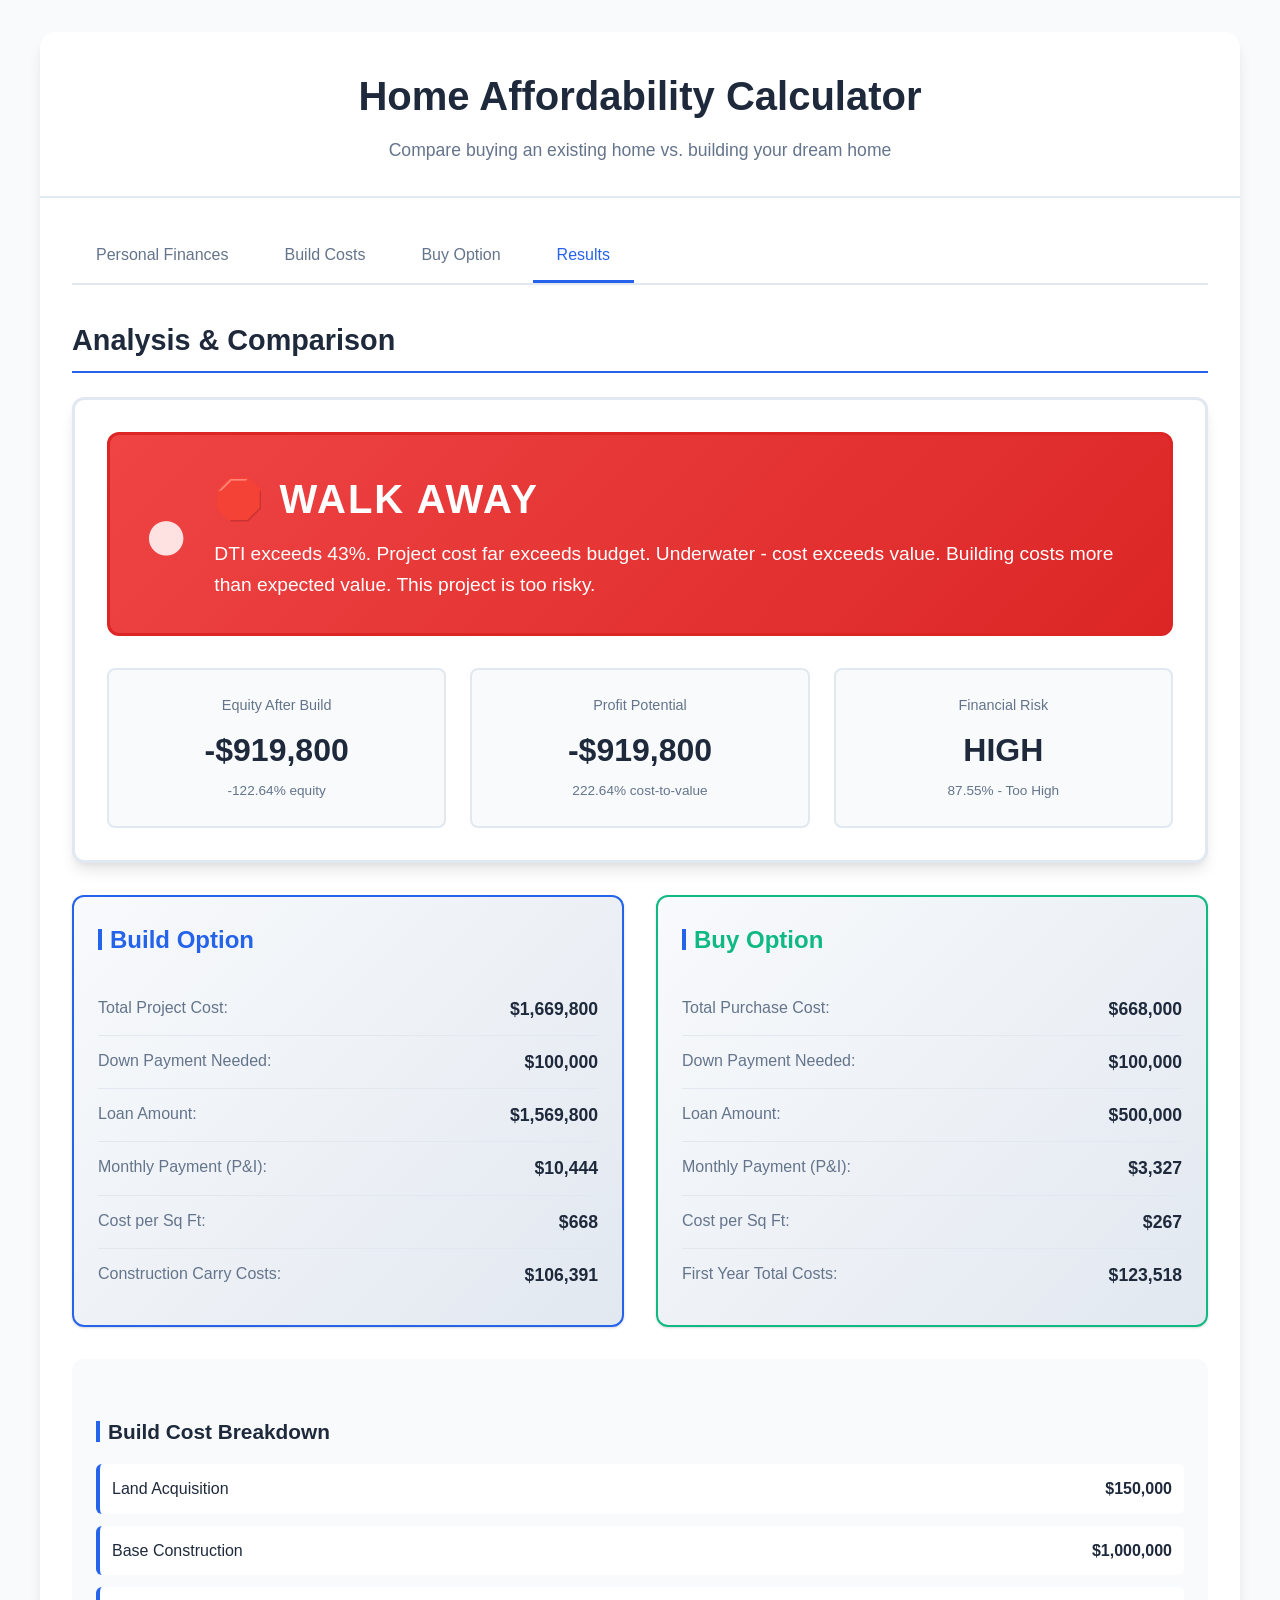
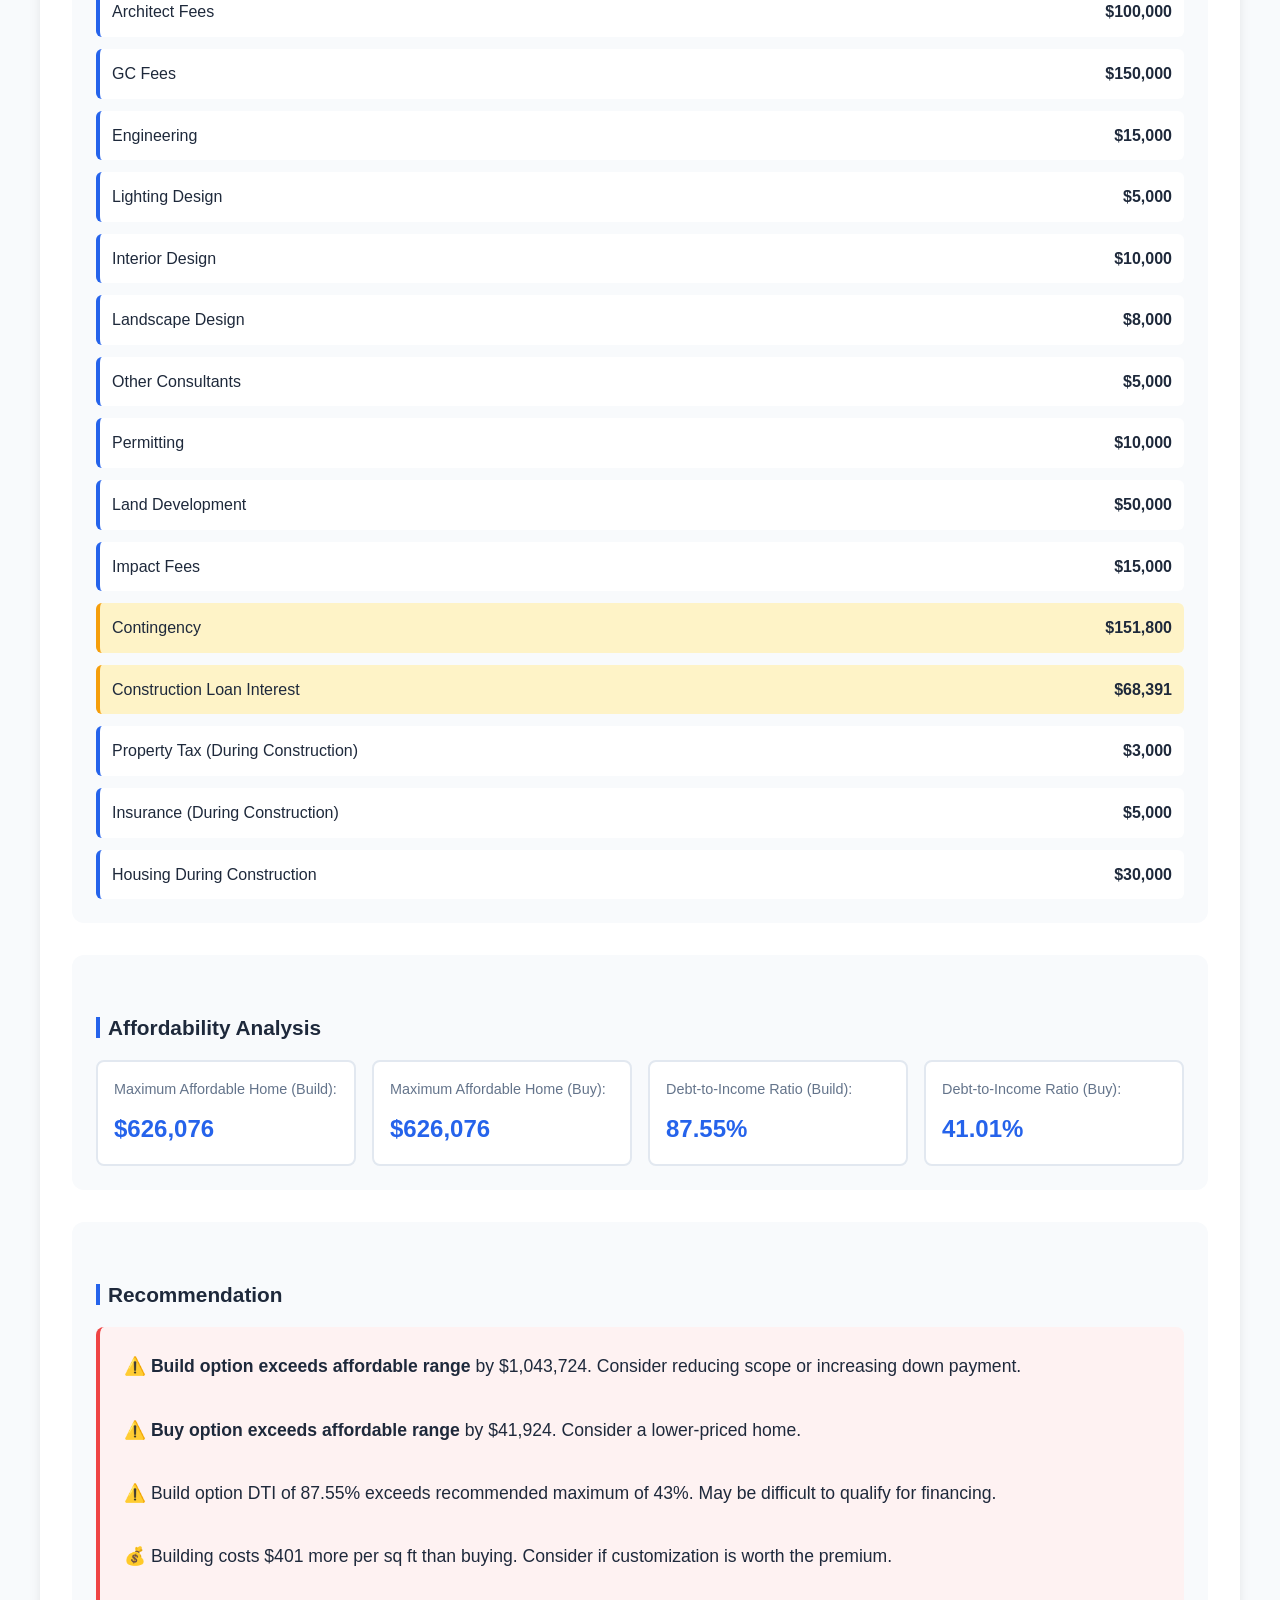
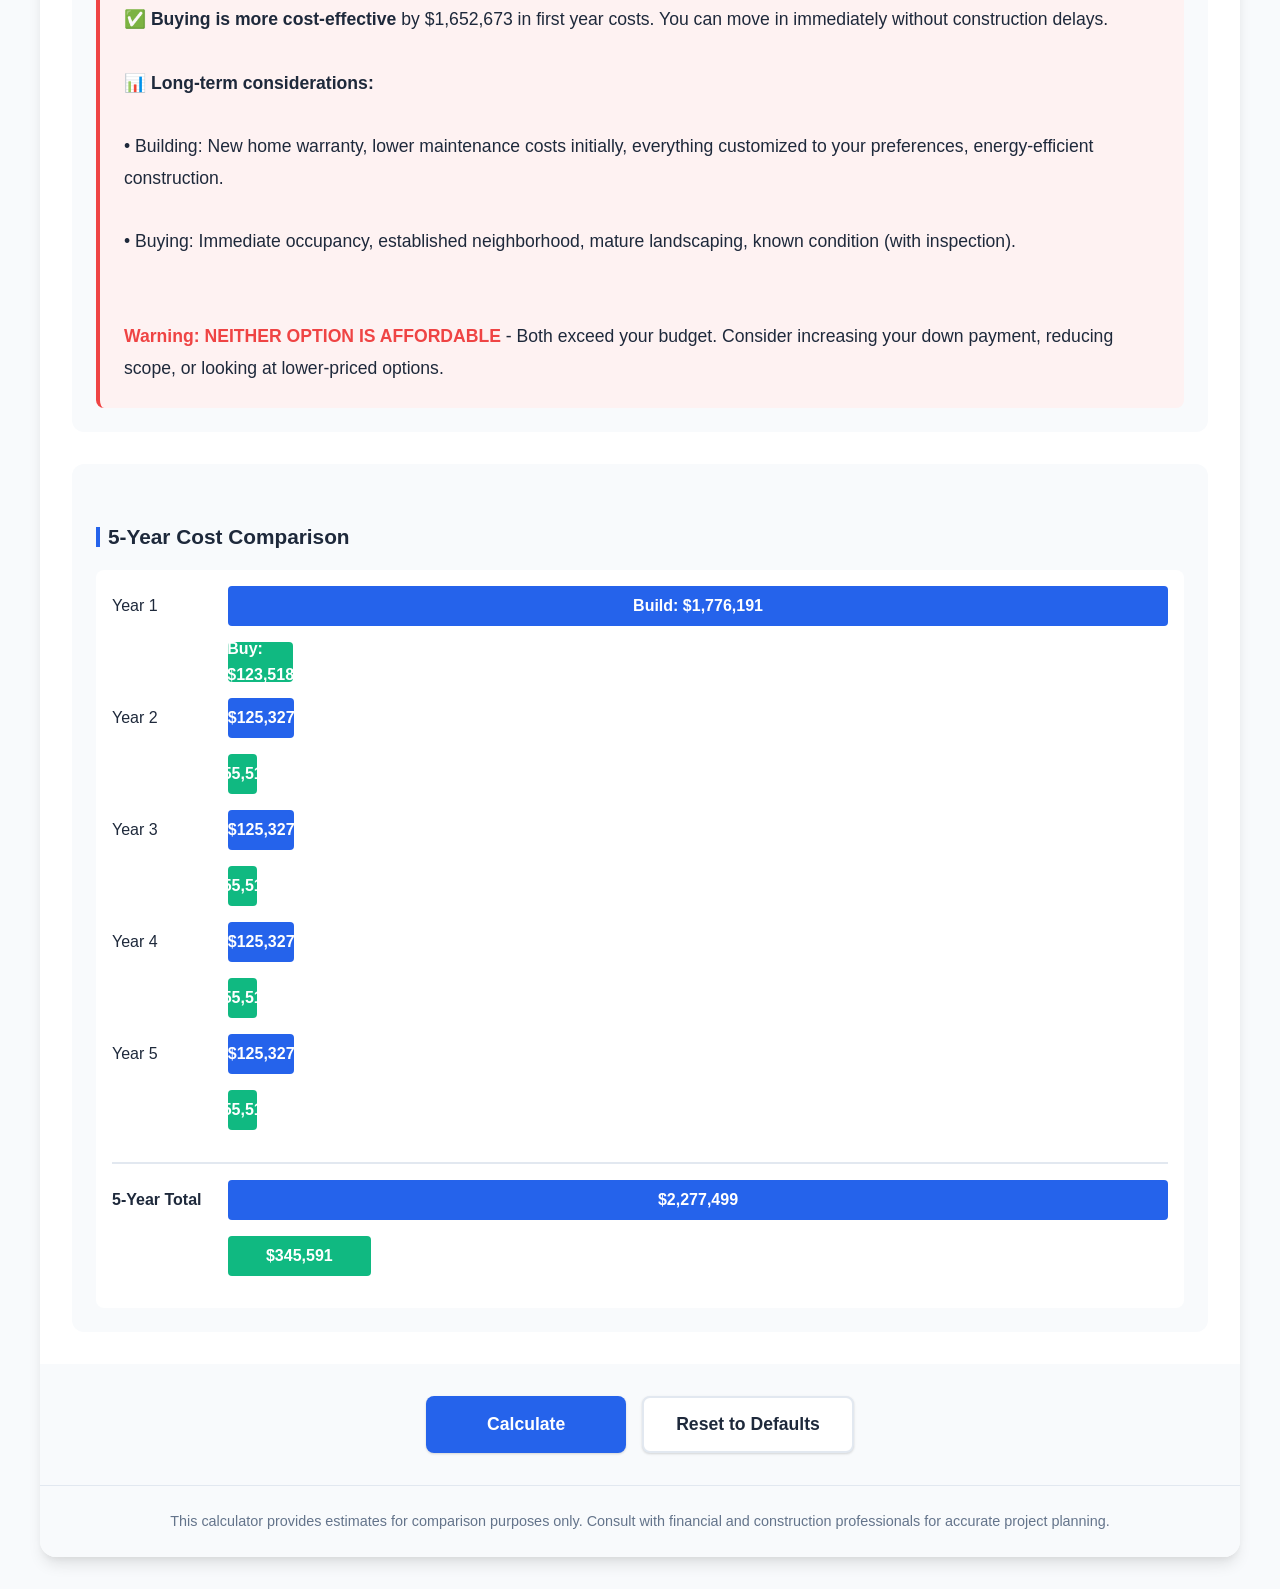
==== commit 029086c2: "Add tooltips, currency/percentage formatting, and update cost per sqft to $400 PART 1: Core updates " ====
--- a/kajabi-calculator.html
+++ b/kajabi-calculator.html
@@ -168,6 +168,41 @@
     margin-top: 0.25rem;
 }
 
+.input-wrapper {
+    position: relative;
+    display: flex;
+    align-items: center;
+}
+
+.input-prefix,
+.input-suffix {
+    position: absolute;
+    color: var(--text-secondary);
+    font-weight: 500;
+    pointer-events: none;
+    font-size: 1rem;
+}
+
+.input-prefix {
+    left: 0.75rem;
+}
+
+.input-suffix {
+    right: 0.75rem;
+}
+
+.input-wrapper input {
+    flex: 1;
+}
+
+.input-wrapper.has-prefix input {
+    padding-left: 2rem;
+}
+
+.input-wrapper.has-suffix input {
+    padding-right: 2.5rem;
+}
+
 .form-group input,
 .form-group select {
     padding: 0.75rem;
@@ -661,7 +696,7 @@
                     </div>
                     <div class="form-group">
                         <label for="cost-per-sqft">Cost per Sq Ft</label>
-                        <input type="number" id="cost-per-sqft" value="200" min="50" step="10">
+                        <input type="number" id="cost-per-sqft" value="400" min="50" step="10">
                     </div>
                     <div class="form-group">
                         <label for="construction-loan-rate">Construction Loan Rate (%)</label>
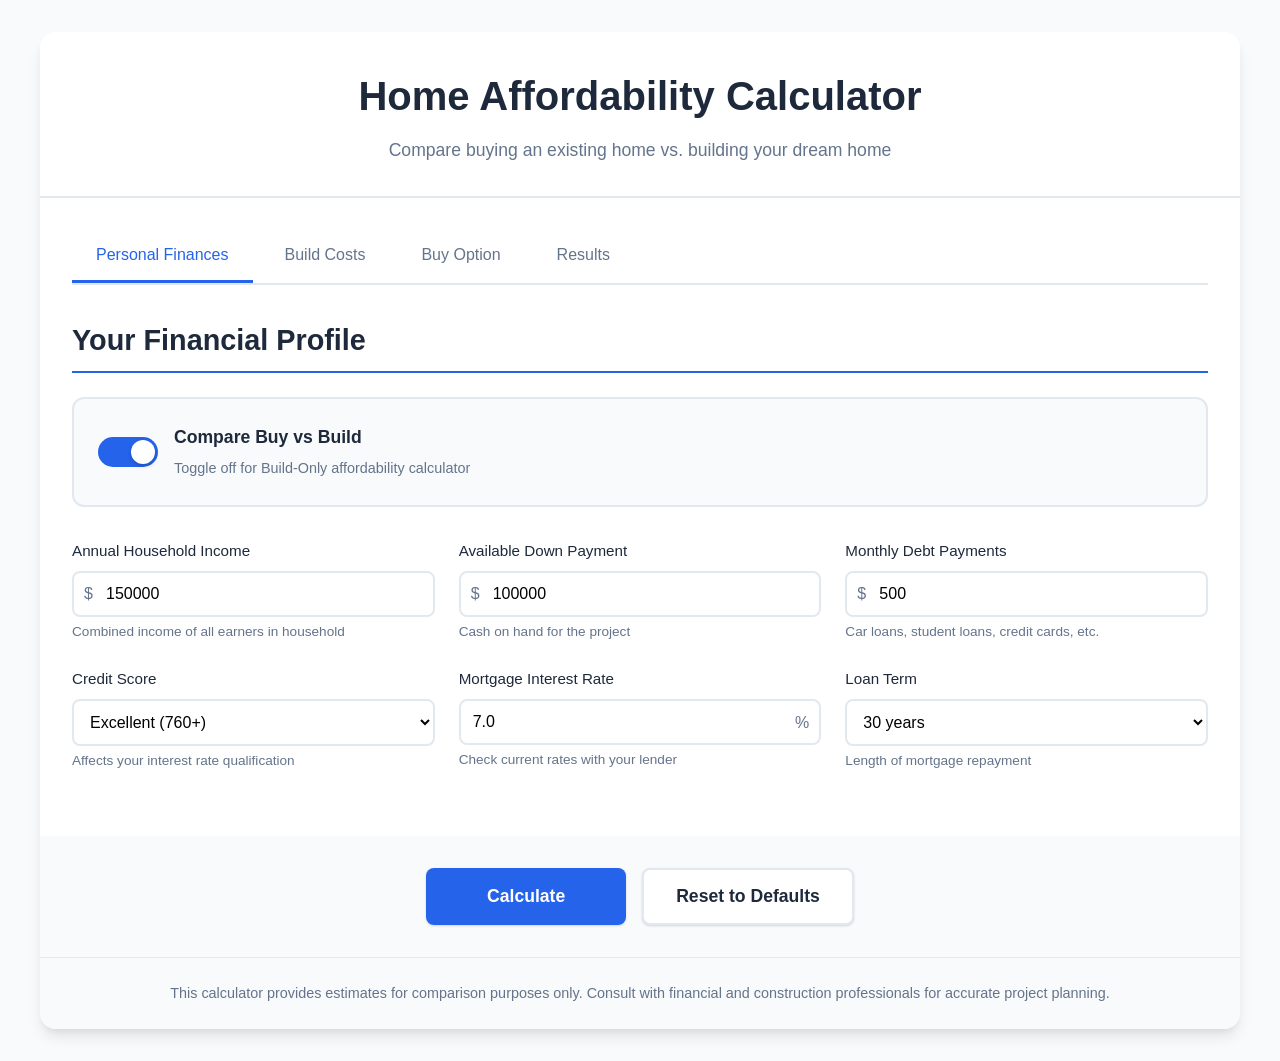
==== commit affd4dca: "Add 80% LTV limits and specific failure diagnostics CRITICAL ENHANCEMENTS:  1. **80% LTV Enforcement" ====
--- a/kajabi-calculator.html
+++ b/kajabi-calculator.html
@@ -107,6 +107,75 @@
     display: block;
 }
 
+/* Calculator Mode Toggle */
+.calculator-mode-toggle {
+    background: var(--bg-color);
+    border: 2px solid var(--border-color);
+    border-radius: 12px;
+    padding: 1.5rem;
+    margin-bottom: 2rem;
+}
+
+.toggle-container {
+    display: flex;
+    align-items: center;
+    gap: 1rem;
+    cursor: pointer;
+    user-select: none;
+}
+
+.toggle-container input[type="checkbox"] {
+    display: none;
+}
+
+.toggle-slider {
+    position: relative;
+    width: 60px;
+    height: 30px;
+    background: var(--text-secondary);
+    border-radius: 30px;
+    transition: all 0.3s ease;
+    flex-shrink: 0;
+}
+
+.toggle-slider::before {
+    content: '';
+    position: absolute;
+    width: 24px;
+    height: 24px;
+    border-radius: 50%;
+    background: white;
+    top: 3px;
+    left: 3px;
+    transition: all 0.3s ease;
+    box-shadow: 0 2px 4px rgba(0, 0, 0, 0.2);
+}
+
+.toggle-container input[type="checkbox"]:checked + .toggle-slider {
+    background: var(--primary-color);
+}
+
+.toggle-container input[type="checkbox"]:checked + .toggle-slider::before {
+    transform: translateX(30px);
+}
+
+.toggle-label {
+    display: flex;
+    flex-direction: column;
+}
+
+.mode-text strong {
+    display: block;
+    font-size: 1.1rem;
+    color: var(--text-primary);
+    margin-bottom: 0.25rem;
+}
+
+.mode-text small {
+    color: var(--text-secondary);
+    font-size: 0.9rem;
+}
+
 @keyframes fadeIn {
     from {
         opacity: 0;
@@ -633,38 +702,75 @@
 
             <div id="personal-tab" class="tab-content active">
                 <h2>Your Financial Profile</h2>
+
+                <!-- Calculator Mode Toggle -->
+                <div class="calculator-mode-toggle">
+                    <label class="toggle-container">
+                        <input type="checkbox" id="compare-mode" checked>
+                        <span class="toggle-slider"></span>
+                        <span class="toggle-label">
+                            <span class="mode-text">
+                                <strong id="mode-title">Compare Buy vs Build</strong>
+                                <small id="mode-description">Toggle off for Build-Only affordability calculator</small>
+                            </span>
+                        </span>
+                    </label>
+                </div>
+
                 <div class="form-grid">
                     <div class="form-group">
                         <label for="annual-income">Annual Household Income</label>
-                        <input type="number" id="annual-income" value="150000" min="0" step="1000">
+                        <div class="input-wrapper has-prefix">
+                            <span class="input-prefix">$</span>
+                            <input type="number" id="annual-income" value="150000" min="0" step="1000"
+                                   title="Your total household income before taxes. Typical range: $75,000-$500,000">
+                        </div>
+                        <small>Combined income of all earners in household</small>
                     </div>
                     <div class="form-group">
                         <label for="down-payment">Available Down Payment</label>
-                        <input type="number" id="down-payment" value="100000" min="0" step="1000">
+                        <div class="input-wrapper has-prefix">
+                            <span class="input-prefix">$</span>
+                            <input type="number" id="down-payment" value="100000" min="0" step="1000"
+                                   title="Cash you have available for down payment. Typical: 10-30% of total project cost">
+                        </div>
+                        <small>Cash on hand for the project</small>
                     </div>
                     <div class="form-group">
                         <label for="monthly-debts">Monthly Debt Payments</label>
-                        <input type="number" id="monthly-debts" value="500" min="0" step="50">
+                        <div class="input-wrapper has-prefix">
+                            <span class="input-prefix">$</span>
+                            <input type="number" id="monthly-debts" value="500" min="0" step="50"
+                                   title="Total monthly debt payments: car loans, student loans, credit cards, etc. Typical: $200-$2,000">
+                        </div>
+                        <small>Car loans, student loans, credit cards, etc.</small>
                     </div>
                     <div class="form-group">
                         <label for="credit-score">Credit Score</label>
-                        <select id="credit-score">
+                        <select id="credit-score" title="Your credit score affects interest rates. Higher scores get better rates.">
                             <option value="760">Excellent (760+)</option>
                             <option value="700">Good (700-759)</option>
                             <option value="660">Fair (660-699)</option>
                             <option value="620">Poor (620-659)</option>
                         </select>
-                    </div>
-                    <div class="form-group">
-                        <label for="interest-rate">Mortgage Interest Rate (%)</label>
-                        <input type="number" id="interest-rate" value="7.0" min="0" max="20" step="0.125">
-                    </div>
-                    <div class="form-group">
-                        <label for="loan-term">Loan Term (years)</label>
-                        <select id="loan-term">
+                        <small>Affects your interest rate qualification</small>
+                    </div>
+                    <div class="form-group">
+                        <label for="interest-rate">Mortgage Interest Rate</label>
+                        <div class="input-wrapper has-suffix">
+                            <input type="number" id="interest-rate" value="7.0" min="0" max="20" step="0.125"
+                                   title="Current mortgage rate you can qualify for. As of 2025: 6.5-8.5% typical. Check with lender.">
+                            <span class="input-suffix">%</span>
+                        </div>
+                        <small>Check current rates with your lender</small>
+                    </div>
+                    <div class="form-group">
+                        <label for="loan-term">Loan Term</label>
+                        <select id="loan-term" title="30-year: lower monthly payment. 15-year: higher monthly payment, less total interest.">
                             <option value="15">15 years</option>
                             <option value="30" selected>30 years</option>
                         </select>
+                        <small>Length of mortgage repayment</small>
                     </div>
                 </div>
             </div>
@@ -676,63 +782,128 @@
                 <div class="form-grid">
                     <div class="form-group">
                         <label for="land-cost">Land Purchase Price</label>
-                        <input type="number" id="land-cost" value="150000" min="0" step="5000">
-                    </div>
-                    <div class="form-group">
-                        <label for="land-down-payment">Land Down Payment (%)</label>
-                        <input type="number" id="land-down-payment" value="20" min="0" max="100" step="5">
-                    </div>
-                    <div class="form-group">
-                        <label for="land-loan-rate">Land Loan Interest Rate (%)</label>
-                        <input type="number" id="land-loan-rate" value="8.0" min="0" max="20" step="0.125">
+                        <div class="input-wrapper has-prefix">
+                            <span class="input-prefix">$</span>
+                            <input type="number" id="land-cost" value="150000" min="0" step="5000"
+                                   title="Cost to purchase the land. Typical: $50,000-$500,000 depending on location and size">
+                        </div>
+                        <small>Price of the lot/property</small>
+                    </div>
+                    <div class="form-group">
+                        <label for="land-down-payment">Land Down Payment</label>
+                        <div class="input-wrapper has-suffix">
+                            <input type="number" id="land-down-payment" value="20" min="0" max="100" step="5"
+                                   title="Down payment for land loan. Typical: 20-50%. Higher down payment = lower monthly cost">
+                            <span class="input-suffix">%</span>
+                        </div>
+                        <small>Percent you'll pay upfront for land</small>
+                    </div>
+                    <div class="form-group">
+                        <label for="land-loan-rate">Land Loan Interest Rate</label>
+                        <div class="input-wrapper has-suffix">
+                            <input type="number" id="land-loan-rate" value="8.0" min="0" max="20" step="0.125"
+                                   title="Interest rate for land-only loans. Typical: 1-2% higher than mortgage rates (7-10%)">
+                            <span class="input-suffix">%</span>
+                        </div>
+                        <small>Usually higher than home mortgage rates</small>
                     </div>
                 </div>
 
                 <h3>Construction Costs</h3>
                 <div class="form-grid">
                     <div class="form-group">
-                        <label for="home-size">Home Size (sq ft)</label>
-                        <input type="number" id="home-size" value="2500" min="500" step="100">
+                        <label for="home-size">Home Size</label>
+                        <div class="input-wrapper has-suffix">
+                            <input type="number" id="home-size" value="2500" min="500" step="100"
+                                   title="Total finished square footage. Typical: 1,500-4,000 sq ft. Average new home: 2,500 sq ft">
+                            <span class="input-suffix">sq ft</span>
+                        </div>
+                        <small>Total finished square footage</small>
                     </div>
                     <div class="form-group">
                         <label for="cost-per-sqft">Cost per Sq Ft</label>
-                        <input type="number" id="cost-per-sqft" value="400" min="50" step="10">
-                    </div>
-                    <div class="form-group">
-                        <label for="construction-loan-rate">Construction Loan Rate (%)</label>
-                        <input type="number" id="construction-loan-rate" value="9.0" min="0" max="20" step="0.125">
-                    </div>
-                    <div class="form-group">
-                        <label for="construction-months">Construction Timeline (months)</label>
-                        <input type="number" id="construction-months" value="12" min="1" max="36" step="1">
+                        <div class="input-wrapper has-prefix">
+                            <span class="input-prefix">$</span>
+                            <input type="number" id="cost-per-sqft" value="400" min="50" step="10"
+                                   title="Hard construction cost per sq ft. Budget: $150-250, Mid-range: $250-400, High-end: $400-600+">
+                        </div>
+                        <small>Budget: $150-250 | Mid: $250-400 | Luxury: $400+</small>
+                    </div>
+                    <div class="form-group">
+                        <label for="construction-loan-rate">Construction Loan Rate</label>
+                        <div class="input-wrapper has-suffix">
+                            <input type="number" id="construction-loan-rate" value="9.0" min="0" max="20" step="0.125"
+                                   title="Construction loan interest rate. Typical: 2-3% higher than mortgages (8-11%). Short-term only.">
+                            <span class="input-suffix">%</span>
+                        </div>
+                        <small>Higher than mortgage rates, but temporary</small>
+                    </div>
+                    <div class="form-group">
+                        <label for="construction-months">Construction Timeline</label>
+                        <div class="input-wrapper has-suffix">
+                            <input type="number" id="construction-months" value="12" min="1" max="36" step="1"
+                                   title="Months to complete construction. Typical: 10-16 months. Custom/complex: 18-24+ months">
+                            <span class="input-suffix">months</span>
+                        </div>
+                        <small>Typical: 12-16 months for custom home</small>
                     </div>
                 </div>
 
                 <h3>Professional Fees & Soft Costs</h3>
                 <div class="form-grid">
                     <div class="form-group">
-                        <label for="architect-fee">Architect Fee (% of construction)</label>
-                        <input type="number" id="architect-fee" value="10" min="0" max="20" step="0.5">
+                        <label for="architect-fee">Architect Fee</label>
+                        <div class="input-wrapper has-suffix">
+                            <input type="number" id="architect-fee" value="10" min="0" max="20" step="0.5"
+                                   title="Architect fees as % of construction cost. Typical: 8-15%. Complex/custom designs: 12-20%">
+                            <span class="input-suffix">%</span>
+                        </div>
+                        <small>Typical: 8-15% of construction cost</small>
                     </div>
                     <div class="form-group">
                         <label for="engineering-fee">Engineering Fees</label>
-                        <input type="number" id="engineering-fee" value="15000" min="0" step="1000">
+                        <div class="input-wrapper has-prefix">
+                            <span class="input-prefix">$</span>
+                            <input type="number" id="engineering-fee" value="15000" min="0" step="1000"
+                                   title="Structural, civil, MEP engineering. Typical: $10,000-$30,000. Complex sites/designs cost more">
+                        </div>
+                        <small>Structural, civil, MEP | Typical: $10k-$30k</small>
                     </div>
                     <div class="form-group">
                         <label for="lighting-design">Lighting Design</label>
-                        <input type="number" id="lighting-design" value="5000" min="0" step="500">
+                        <div class="input-wrapper has-prefix">
+                            <span class="input-prefix">$</span>
+                            <input type="number" id="lighting-design" value="5000" min="0" step="500"
+                                   title="Professional lighting design. Optional. Typical: $3,000-$10,000. High-end: $15,000+">
+                        </div>
+                        <small>Optional | Typical: $3k-$10k</small>
                     </div>
                     <div class="form-group">
                         <label for="interior-design">Interior Design</label>
-                        <input type="number" id="interior-design" value="10000" min="0" step="1000">
+                        <div class="input-wrapper has-prefix">
+                            <span class="input-prefix">$</span>
+                            <input type="number" id="interior-design" value="10000" min="0" step="1000"
+                                   title="Interior design services. Optional. Typical: $5,000-$25,000. Full-service: $50,000+">
+                        </div>
+                        <small>Optional | Typical: $5k-$25k</small>
                     </div>
                     <div class="form-group">
                         <label for="landscape-design">Landscape Design</label>
-                        <input type="number" id="landscape-design" value="8000" min="0" step="1000">
+                        <div class="input-wrapper has-prefix">
+                            <span class="input-prefix">$</span>
+                            <input type="number" id="landscape-design" value="8000" min="0" step="1000"
+                                   title="Landscape architecture and design. Typical: $5,000-$15,000. Extensive: $20,000+">
+                        </div>
+                        <small>Typical: $5k-$15k | Extensive: $20k+</small>
                     </div>
                     <div class="form-group">
                         <label for="other-consultants">Other Consultants</label>
-                        <input type="number" id="other-consultants" value="5000" min="0" step="1000">
+                        <div class="input-wrapper has-prefix">
+                            <span class="input-prefix">$</span>
+                            <input type="number" id="other-consultants" value="5000" min="0" step="1000"
+                                   title="Geotechnical, environmental, energy consultants, etc. Typical: $3,000-$10,000">
+                        </div>
+                        <small>Geotech, environmental, energy | $3k-$10k</small>
                     </div>
                 </div>
 
@@ -740,28 +911,52 @@
                 <div class="form-grid">
                     <div class="form-group">
                         <label for="permitting-costs">Permitting & Approvals</label>
-                        <input type="number" id="permitting-costs" value="10000" min="0" step="1000">
+                        <div class="input-wrapper has-prefix">
+                            <span class="input-prefix">$</span>
+                            <input type="number" id="permitting-costs" value="10000" min="0" step="1000"
+                                   title="Building permits, inspections, plan reviews. Typical: $5,000-$20,000. Varies by location">
+                        </div>
+                        <small>Building permits, plan reviews | $5k-$20k</small>
                     </div>
                     <div class="form-group">
                         <label for="land-development">Land Development Costs</label>
-                        <input type="number" id="land-development" value="50000" min="0" step="5000">
-                        <small>Grading, utilities, driveway, etc.</small>
+                        <div class="input-wrapper has-prefix">
+                            <span class="input-prefix">$</span>
+                            <input type="number" id="land-development" value="50000" min="0" step="5000"
+                                   title="Site work: grading, utilities, driveway, drainage. Typical: $30,000-$100,000+. Varies by site">
+                        </div>
+                        <small>Grading, utilities, driveway | $30k-$100k+</small>
                     </div>
                     <div class="form-group">
                         <label for="impact-fees">Impact Fees</label>
-                        <input type="number" id="impact-fees" value="15000" min="0" step="1000">
+                        <div class="input-wrapper has-prefix">
+                            <span class="input-prefix">$</span>
+                            <input type="number" id="impact-fees" value="15000" min="0" step="1000"
+                                   title="Municipality fees for schools, roads, water/sewer. Typical: $5,000-$30,000. Varies greatly by location">
+                        </div>
+                        <small>Schools, roads, utilities | $5k-$30k</small>
                     </div>
                 </div>
 
                 <h3>General Contractor & Contingency</h3>
                 <div class="form-grid">
                     <div class="form-group">
-                        <label for="gc-fee">GC Fee (% of construction)</label>
-                        <input type="number" id="gc-fee" value="15" min="0" max="30" step="1">
-                    </div>
-                    <div class="form-group">
-                        <label for="contingency">Contingency (% of total)</label>
-                        <input type="number" id="contingency" value="10" min="0" max="25" step="1">
+                        <label for="gc-fee">GC Fee</label>
+                        <div class="input-wrapper has-suffix">
+                            <input type="number" id="gc-fee" value="15" min="0" max="30" step="1"
+                                   title="General Contractor markup. Typical: 15-20%. Includes overhead & profit. Complex projects: 20-25%">
+                            <span class="input-suffix">%</span>
+                        </div>
+                        <small>Typical: 15-20% of construction cost</small>
+                    </div>
+                    <div class="form-group">
+                        <label for="contingency">Contingency</label>
+                        <div class="input-wrapper has-suffix">
+                            <input type="number" id="contingency" value="10" min="0" max="25" step="1"
+                                   title="Budget reserve for unexpected costs. Typical: 10-15%. First build: 15-20%. Complex: 20%+">
+                            <span class="input-suffix">%</span>
+                        </div>
+                        <small>Reserve for unexpected costs | 10-15%</small>
                     </div>
                 </div>
 
@@ -769,15 +964,30 @@
                 <div class="form-grid">
                     <div class="form-group">
                         <label for="property-taxes-annual">Annual Property Tax (land)</label>
-                        <input type="number" id="property-taxes-annual" value="3000" min="0" step="100">
+                        <div class="input-wrapper has-prefix">
+                            <span class="input-prefix">$</span>
+                            <input type="number" id="property-taxes-annual" value="3000" min="0" step="100"
+                                   title="Annual property tax on land only (pre-construction). Typical: 1-2% of land value per year">
+                        </div>
+                        <small>Tax on vacant land during build</small>
                     </div>
                     <div class="form-group">
                         <label for="insurance-during">Insurance During Construction</label>
-                        <input type="number" id="insurance-during" value="5000" min="0" step="500">
+                        <div class="input-wrapper has-prefix">
+                            <span class="input-prefix">$</span>
+                            <input type="number" id="insurance-during" value="5000" min="0" step="500"
+                                   title="Builder's risk insurance during construction. Typical: $3,000-$8,000 for 12-month build">
+                        </div>
+                        <small>Builder's risk policy | $3k-$8k/year</small>
                     </div>
                     <div class="form-group">
                         <label for="current-rent">Current Monthly Rent/Housing</label>
-                        <input type="number" id="current-rent" value="2500" min="0" step="100">
+                        <div class="input-wrapper has-prefix">
+                            <span class="input-prefix">$</span>
+                            <input type="number" id="current-rent" value="2500" min="0" step="100"
+                                   title="Your current housing cost while building. Rent or existing mortgage. You'll pay this during construction">
+                        </div>
+                        <small>You'll continue paying this during build</small>
                     </div>
                 </div>
 
@@ -785,13 +995,21 @@
                 <div class="form-grid">
                     <div class="form-group">
                         <label for="after-build-value">Expected Market Value (After Completion)</label>
-                        <input type="number" id="after-build-value" value="750000" min="0" step="10000">
-                        <small>What do you expect the home to appraise for when complete?</small>
-                    </div>
-                    <div class="form-group">
-                        <label for="min-equity-percent">Minimum Equity Target (%)</label>
-                        <input type="number" id="min-equity-percent" value="15" min="0" max="50" step="5">
-                        <small>Minimum equity position you want after completion</small>
+                        <div class="input-wrapper has-prefix">
+                            <span class="input-prefix">$</span>
+                            <input type="number" id="after-build-value" value="750000" min="0" step="10000"
+                                   title="What you expect the completed home to appraise for. Compare to similar new homes in area">
+                        </div>
+                        <small>Compare to similar new homes in your area</small>
+                    </div>
+                    <div class="form-group">
+                        <label for="min-equity-percent">Minimum Equity Target</label>
+                        <div class="input-wrapper has-suffix">
+                            <input type="number" id="min-equity-percent" value="15" min="0" max="50" step="5"
+                                   title="Minimum equity % you want after completion. Conservative: 20%+. Moderate: 15%. Aggressive: 10%">
+                            <span class="input-suffix">%</span>
+                        </div>
+                        <small>Conservative: 20%+ | Moderate: 15%</small>
                     </div>
                 </div>
             </div>
@@ -801,39 +1019,78 @@
                 <div class="form-grid">
                     <div class="form-group">
                         <label for="buy-price">Purchase Price</label>
-                        <input type="number" id="buy-price" value="600000" min="0" step="10000">
-                    </div>
-                    <div class="form-group">
-                        <label for="buy-size">Home Size (sq ft)</label>
-                        <input type="number" id="buy-size" value="2500" min="500" step="100">
-                    </div>
-                    <div class="form-group">
-                        <label for="closing-costs">Closing Costs (%)</label>
-                        <input type="number" id="closing-costs" value="3" min="0" max="10" step="0.5">
+                        <div class="input-wrapper has-prefix">
+                            <span class="input-prefix">$</span>
+                            <input type="number" id="buy-price" value="600000" min="0" step="10000"
+                                   title="Purchase price of the home. Use comparable sales in your area">
+                        </div>
+                        <small>Compare to recent sales in area</small>
+                    </div>
+                    <div class="form-group">
+                        <label for="buy-size">Home Size</label>
+                        <div class="input-wrapper has-suffix">
+                            <input type="number" id="buy-size" value="2500" min="500" step="100"
+                                   title="Total finished square footage of the home">
+                            <span class="input-suffix">sq ft</span>
+                        </div>
+                        <small>Finished square footage</small>
+                    </div>
+                    <div class="form-group">
+                        <label for="closing-costs">Closing Costs</label>
+                        <div class="input-wrapper has-suffix">
+                            <input type="number" id="closing-costs" value="3" min="0" max="10" step="0.5"
+                                   title="Closing costs as % of purchase price. Typical: 2-5%. Includes title, escrow, lender fees">
+                            <span class="input-suffix">%</span>
+                        </div>
+                        <small>Typical: 2-5% of purchase price</small>
                     </div>
                     <div class="form-group">
                         <label for="renovation-costs">Immediate Renovation Costs</label>
-                        <input type="number" id="renovation-costs" value="50000" min="0" step="5000">
-                    </div>
-                    <div class="form-group">
-                        <label for="buy-property-tax-rate">Annual Property Tax Rate (%)</label>
-                        <input type="number" id="buy-property-tax-rate" value="1.2" min="0" max="5" step="0.1">
-                    </div>
-                    <div class="form-group">
-                        <label for="buy-insurance-annual">Annual Insurance</label>
-                        <input type="number" id="buy-insurance-annual" value="2400" min="0" step="100">
+                        <div class="input-wrapper has-prefix">
+                            <span class="input-prefix">$</span>
+                            <input type="number" id="renovation-costs" value="50000" min="0" step="5000"
+                                   title="Repairs and updates needed right away. Typical: $10,000-$100,000 depending on condition">
+                        </div>
+                        <small>Repairs/updates needed immediately</small>
+                    </div>
+                    <div class="form-group">
+                        <label for="buy-property-tax-rate">Annual Property Tax Rate</label>
+                        <div class="input-wrapper has-suffix">
+                            <input type="number" id="buy-property-tax-rate" value="1.2" min="0" max="5" step="0.1"
+                                   title="Property tax rate as % of home value. Typical: 0.5-2.5%. Check your county's rate">
+                            <span class="input-suffix">%</span>
+                        </div>
+                        <small>Check your county rate | 0.5-2.5%</small>
+                    </div>
+                    <div class="form-group">
+                        <label for="buy-insurance-annual">Annual Homeowners Insurance</label>
+                        <div class="input-wrapper has-prefix">
+                            <span class="input-prefix">$</span>
+                            <input type="number" id="buy-insurance-annual" value="2400" min="0" step="100"
+                                   title="Annual homeowners insurance. Typical: $1,000-$4,000. Higher in disaster-prone areas">
+                        </div>
+                        <small>Typical: $1k-$4k/year</small>
                     </div>
                     <div class="form-group">
                         <label for="buy-hoa">Monthly HOA Fees</label>
-                        <input type="number" id="buy-hoa" value="0" min="0" step="50">
-                    </div>
-                    <div class="form-group">
-                        <label for="buy-maintenance">Annual Maintenance (% of value)</label>
-                        <input type="number" id="buy-maintenance" value="1" min="0" max="5" step="0.1">
+                        <div class="input-wrapper has-prefix">
+                            <span class="input-prefix">$</span>
+                            <input type="number" id="buy-hoa" value="0" min="0" step="50"
+                                   title="Monthly Homeowners Association fees. Typical: $100-$500. Condos/townhomes: $200-$800">
+                        </div>
+                        <small>$0 if no HOA | Typical: $100-$500</small>
+                    </div>
+                    <div class="form-group">
+                        <label for="buy-maintenance">Annual Maintenance</label>
+                        <div class="input-wrapper has-suffix">
+                            <input type="number" id="buy-maintenance" value="1" min="0" max="5" step="0.1"
+                                   title="Annual maintenance as % of home value. Typical: 1-2%. Older homes: 2-3%">
+                            <span class="input-suffix">%</span>
+                        </div>
+                        <small>Typical: 1-2% | Older homes: 2-3%</small>
                     </div>
                 </div>
             </div>
-
             <div id="results-tab" class="tab-content">
                 <h2>Analysis & Comparison</h2>
 
@@ -872,12 +1129,24 @@
                             <span class="label">Total Project Cost:</span>
                             <span class="value" id="build-total-cost">$0</span>
                         </div>
+                        <div class="result-item highlight">
+                            <span class="label">Required Down Payment (80% LTV):</span>
+                            <span class="value" id="build-required-down">$0</span>
+                        </div>
                         <div class="result-item">
-                            <span class="label">Down Payment Needed:</span>
+                            <span class="label">Your Available Down Payment:</span>
                             <span class="value" id="build-down-needed">$0</span>
                         </div>
+                        <div class="result-item" id="cash-shortfall-row" style="display:none;">
+                            <span class="label" style="color: #ef4444;">💥 Cash Shortfall:</span>
+                            <span class="value" style="color: #ef4444; font-weight: 700;" id="build-cash-shortfall">$0</span>
+                        </div>
                         <div class="result-item">
-                            <span class="label">Loan Amount:</span>
+                            <span class="label">Max Loan Available (80% LTV):</span>
+                            <span class="value" id="build-max-loan">$0</span>
+                        </div>
+                        <div class="result-item">
+                            <span class="label">Actual Loan Amount:</span>
                             <span class="value" id="build-loan-amount">$0</span>
                         </div>
                         <div class="result-item">
@@ -983,6 +1252,43 @@
     document.getElementById(`${tabName}-tab`).classList.add('active');
 }
 
+// Calculator mode toggle functionality
+function updateCalculatorMode() {
+    const compareMode = document.getElementById('compare-mode').checked;
+    const buyTab = Array.from(document.querySelectorAll('.tab')).find(tab =>
+        tab.textContent.toLowerCase().includes('buy')
+    );
+    const modeTitle = document.getElementById('mode-title');
+    const modeDescription = document.getElementById('mode-description');
+
+    if (compareMode) {
+        // Show Buy tab
+        if (buyTab) buyTab.style.display = 'block';
+        modeTitle.textContent = 'Compare Buy vs Build';
+        modeDescription.textContent = 'Toggle off for Build-Only affordability calculator';
+    } else {
+        // Hide Buy tab
+        if (buyTab) buyTab.style.display = 'none';
+        modeTitle.textContent = 'Build-Only Mode';
+        modeDescription.textContent = 'Toggle on to compare with buying existing home';
+
+        // If currently on Buy tab, switch to Personal tab
+        const buyTabContent = document.getElementById('buy-tab');
+        if (buyTabContent && buyTabContent.classList.contains('active')) {
+            switchTab('personal');
+        }
+    }
+}
+
+// Initialize calculator mode on page load
+document.addEventListener('DOMContentLoaded', function() {
+    const compareModeToggle = document.getElementById('compare-mode');
+    if (compareModeToggle) {
+        compareModeToggle.addEventListener('change', updateCalculatorMode);
+        updateCalculatorMode(); // Set initial state
+    }
+});
+
 function getVal(id) {
     return parseFloat(document.getElementById(id).value) || 0;
 }
@@ -1021,61 +1327,144 @@
     return avgBalance * monthlyRate * months;
 }
 
+// Build cost calculations
 function calculateBuildCosts() {
+
+// Calculate loan principal from monthly payment (reverse calculation)
+function calculateLoanFromPayment(payment, annualRate, years) {
+    if (payment <= 0 || annualRate <= 0) return 0;
+
+    const monthlyRate = annualRate / 100 / 12;
+    const numPayments = years * 12;
+
+    return payment * (Math.pow(1 + monthlyRate, numPayments) - 1) /
+           (monthlyRate * Math.pow(1 + monthlyRate, numPayments));
+}
+
     const data = {
+        // Personal finances
         income: getVal('annual-income'),
         downPayment: getVal('down-payment'),
         monthlyDebts: getVal('monthly-debts'),
         interestRate: getVal('interest-rate'),
         loanTerm: getVal('loan-term'),
+
+        // Land
         landCost: getVal('land-cost'),
         landDownPercent: getVal('land-down-payment'),
         landLoanRate: getVal('land-loan-rate'),
+
+        // Construction
         homeSize: getVal('home-size'),
         costPerSqft: getVal('cost-per-sqft'),
         constructionLoanRate: getVal('construction-loan-rate'),
         constructionMonths: getVal('construction-months'),
+
+        // Professional fees
         architectFeePercent: getVal('architect-fee'),
         engineeringFee: getVal('engineering-fee'),
         lightingDesign: getVal('lighting-design'),
         interiorDesign: getVal('interior-design'),
         landscapeDesign: getVal('landscape-design'),
         otherConsultants: getVal('other-consultants'),
+
+        // Permitting & development
         permittingCosts: getVal('permitting-costs'),
         landDevelopment: getVal('land-development'),
         impactFees: getVal('impact-fees'),
+
+        // GC & contingency
         gcFeePercent: getVal('gc-fee'),
         contingencyPercent: getVal('contingency'),
+
+        // Carry costs
         propertyTaxAnnual: getVal('property-taxes-annual'),
         insuranceDuring: getVal('insurance-during'),
         currentRent: getVal('current-rent')
     };
 
+    // Calculate construction costs
     const baseConstructionCost = data.homeSize * data.costPerSqft;
     const architectFee = baseConstructionCost * (data.architectFeePercent / 100);
     const gcFee = baseConstructionCost * (data.gcFeePercent / 100);
-    const totalSoftCosts = architectFee + data.engineeringFee + data.lightingDesign + data.interiorDesign + data.landscapeDesign + data.otherConsultants;
+
+    // Total soft costs
+    const totalSoftCosts = architectFee + data.engineeringFee + data.lightingDesign +
+                          data.interiorDesign + data.landscapeDesign + data.otherConsultants;
+
+    // Total hard costs (construction + GC)
     const totalHardCosts = baseConstructionCost + gcFee;
+
+    // Development costs
     const totalDevelopmentCosts = data.permittingCosts + data.landDevelopment + data.impactFees;
+
+    // Subtotal before contingency
     const subtotal = data.landCost + totalHardCosts + totalSoftCosts + totalDevelopmentCosts;
+
+    // Contingency
     const contingency = subtotal * (data.contingencyPercent / 100);
+
+    // Total project cost
     const totalProjectCost = subtotal + contingency;
+
+    // Construction loan interest
     const constructionLoanAmount = totalHardCosts + totalSoftCosts + totalDevelopmentCosts + contingency;
-    const constructionInterest = calculateConstructionInterest(constructionLoanAmount, data.constructionLoanRate, data.constructionMonths);
+    const constructionInterest = calculateConstructionInterest(
+        constructionLoanAmount,
+        data.constructionLoanRate,
+        data.constructionMonths
+    );
+
+    // Carry costs during construction
     const propertyTaxDuringConstruction = (data.propertyTaxAnnual / 12) * data.constructionMonths;
     const rentDuringConstruction = data.currentRent * data.constructionMonths;
-    const totalCarryCosts = constructionInterest + propertyTaxDuringConstruction + data.insuranceDuring + rentDuringConstruction;
+    const totalCarryCosts = constructionInterest + propertyTaxDuringConstruction +
+                           data.insuranceDuring + rentDuringConstruction;
+
+    // Total cost including carry costs
     const totalCostWithCarry = totalProjectCost + totalCarryCosts;
+
+    // Land financing
     const landDownPayment = data.landCost * (data.landDownPercent / 100);
     const landLoanAmount = data.landCost - landDownPayment;
-    const finalLoanAmount = totalProjectCost - data.downPayment;
+
+    // Construction Loan LTV Limits (typically 80% LTV)
+    // Get the expected after-build value from the form
+    const afterBuildValue = getVal('after-build-value') || totalProjectCost;
+
+    // Maximum loan is 80% of LESSER of project cost or appraised value
+    const ltvLimit = 0.80;
+    const maxLoanableAmount = Math.min(totalProjectCost, afterBuildValue) * ltvLimit;
+
+    // Required down payment to meet LTV requirements
+    const requiredDownPayment = totalProjectCost - maxLoanableAmount;
+
+    // Check if user has sufficient down payment
+    const hasEnoughCash = data.downPayment >= requiredDownPayment;
+    const cashShortfall = Math.max(0, requiredDownPayment - data.downPayment);
+
+    // Final mortgage (convert construction loan to permanent)
+    // Use the ACTUAL loan amount they can get (limited by LTV)
+    const actualLoanAmount = hasEnoughCash ?
+        (totalProjectCost - data.downPayment) :
+        maxLoanableAmount;
+
+    const finalLoanAmount = actualLoanAmount;
     const monthlyPI = calculateMonthlyPayment(finalLoanAmount, data.interestRate, data.loanTerm);
+
+    // Cost per square foot
     const costPerSqft = totalProjectCost / data.homeSize;
 
     return {
         totalProjectCost,
         totalCostWithCarry,
         downPaymentNeeded: data.downPayment,
+        requiredDownPayment,
+        hasEnoughCash,
+        cashShortfall,
+        ltvLimit,
+        maxLoanableAmount,
+        afterBuildValue,
         landCost: data.landCost,
         baseConstructionCost,
         architectFee,
@@ -1107,152 +1496,43 @@
             'Property Tax (During Construction)': propertyTaxDuringConstruction,
             'Insurance (During Construction)': data.insuranceDuring,
             'Housing During Construction': rentDuringConstruction
+            chartHTML.push(`
+                <div class="timeline-row">
+                    <div class="timeline-label">Year ${year}</div>
+                    <div class="timeline-bar-container">
+                        <div class="timeline-bar build" style="width: ${(buildAnnual / maxCost) * 100}%">
+                            ${formatCurrency(buildAnnual)}
+                        </div>
+                    </div>
+                </div>
+            `);
         }
-    };
-}
-
-function calculateBuyCosts() {
-    const data = {
-        income: getVal('annual-income'),
-        downPayment: getVal('down-payment'),
-        monthlyDebts: getVal('monthly-debts'),
-        interestRate: getVal('interest-rate'),
-        loanTerm: getVal('loan-term'),
-        buyPrice: getVal('buy-price'),
-        buySize: getVal('buy-size'),
-        closingCostsPercent: getVal('closing-costs'),
-        renovationCosts: getVal('renovation-costs'),
-        propertyTaxRate: getVal('buy-property-tax-rate'),
-        insuranceAnnual: getVal('buy-insurance-annual'),
-        hoaMonthly: getVal('buy-hoa'),
-        maintenancePercent: getVal('buy-maintenance')
-    };
-
-    const closingCosts = data.buyPrice * (data.closingCostsPercent / 100);
-    const totalPurchaseCost = data.buyPrice + closingCosts + data.renovationCosts;
-    const loanAmount = data.buyPrice - data.downPayment;
-    const monthlyPI = calculateMonthlyPayment(loanAmount, data.interestRate, data.loanTerm);
-    const propertyTaxAnnual = data.buyPrice * (data.propertyTaxRate / 100);
-    const maintenanceAnnual = data.buyPrice * (data.maintenancePercent / 100);
-    const propertyTaxMonthly = propertyTaxAnnual / 12;
-    const insuranceMonthly = data.insuranceAnnual / 12;
-    const maintenanceMonthly = maintenanceAnnual / 12;
-    const totalMonthlyPayment = monthlyPI + propertyTaxMonthly + insuranceMonthly + data.hoaMonthly + maintenanceMonthly;
-    const firstYearCosts = (monthlyPI * 12) + propertyTaxAnnual + data.insuranceAnnual + (data.hoaMonthly * 12) + maintenanceAnnual + closingCosts + data.renovationCosts;
-    const costPerSqft = totalPurchaseCost / data.buySize;
-
-    return {
-        totalPurchaseCost,
-        downPaymentNeeded: data.downPayment,
-        loanAmount,
-        monthlyPI,
-        closingCosts,
-        propertyTaxAnnual,
-        insuranceAnnual: data.insuranceAnnual,
-        hoaMonthly: data.hoaMonthly,
-        maintenanceAnnual,
-        totalMonthlyPayment,
-        firstYearCosts,
-        costPerSqft
-    };
-}
-
-function calculateAffordability() {
-    const income = getVal('annual-income');
-    const monthlyDebts = getVal('monthly-debts');
-    const downPayment = getVal('down-payment');
-    const interestRate = getVal('interest-rate');
-    const loanTerm = getVal('loan-term');
-    const monthlyIncome = income / 12;
-    const maxHousingPayment = monthlyIncome * 0.28;
-    const maxTotalDebt = monthlyIncome * 0.36;
-    const maxHousingWithDebts = maxTotalDebt - monthlyDebts;
-    const maxMonthlyPayment = Math.min(maxHousingPayment, maxHousingWithDebts);
-    const monthlyRate = interestRate / 100 / 12;
-    const numPayments = loanTerm * 12;
-    const maxLoan = maxMonthlyPayment * (Math.pow(1 + monthlyRate, numPayments) - 1) / (monthlyRate * Math.pow(1 + monthlyRate, numPayments));
-    const maxHomePrice = maxLoan + downPayment;
-
-    return { maxHomePrice, maxMonthlyPayment, maxHousingPayment, maxHousingWithDebts };
-}
-
-function calculateDTI(monthlyHousingPayment) {
-    const monthlyIncome = getVal('annual-income') / 12;
-    const monthlyDebts = getVal('monthly-debts');
-    const totalMonthlyDebt = monthlyHousingPayment + monthlyDebts;
-    return (totalMonthlyDebt / monthlyIncome) * 100;
-}
-
-function generateRecommendation(buildResults, buyResults, affordability) {
-    const recommendations = [];
-    const buildDTI = calculateDTI(buildResults.monthlyPI);
-    const buyDTI = calculateDTI(buyResults.totalMonthlyPayment);
-
-    if (buildResults.totalProjectCost > affordability.maxHomePrice) {
-        recommendations.push(`⚠️ <strong>Build option exceeds affordable range</strong> by ${formatCurrency(buildResults.totalProjectCost - affordability.maxHomePrice)}. Consider reducing scope or increasing down payment.`);
-    }
-    if (buyResults.totalPurchaseCost > affordability.maxHomePrice) {
-        recommendations.push(`⚠️ <strong>Buy option exceeds affordable range</strong> by ${formatCurrency(buyResults.totalPurchaseCost - affordability.maxHomePrice)}. Consider a lower-priced home.`);
-    }
-    if (buildDTI > 43) {
-        recommendations.push(`⚠️ Build option DTI of ${formatPercent(buildDTI)} exceeds recommended maximum of 43%. May be difficult to qualify for financing.`);
-    }
-    if (buyDTI > 43) {
-        recommendations.push(`⚠️ Buy option DTI of ${formatPercent(buyDTI)} exceeds recommended maximum of 43%. May be difficult to qualify for financing.`);
-    }
-
-    const costDifference = buildResults.costPerSqft - buyResults.costPerSqft;
-    if (Math.abs(costDifference) > 50) {
-        if (costDifference > 0) {
-            recommendations.push(`💰 Building costs ${formatCurrency(costDifference)} more per sq ft than buying. Consider if customization is worth the premium.`);
-        } else {
-            recommendations.push(`💰 Building costs ${formatCurrency(Math.abs(costDifference))} less per sq ft than buying. Good value for new construction!`);
-        }
-    }
-
-    const totalCostDiff = buildResults.totalCostWithCarry - buyResults.firstYearCosts;
-    if (totalCostDiff < 0) {
-        recommendations.push(`✅ <strong>Building is more cost-effective</strong> by ${formatCurrency(Math.abs(totalCostDiff))} in first year costs. You'll get a brand new, custom home for less.`);
-    } else {
-        recommendations.push(`✅ <strong>Buying is more cost-effective</strong> by ${formatCurrency(totalCostDiff)} in first year costs. You can move in immediately without construction delays.`);
-    }
-
-    recommendations.push(`📊 <strong>Long-term considerations:</strong>`);
-    recommendations.push(`• Building: New home warranty, lower maintenance costs initially, everything customized to your preferences, energy-efficient construction.`);
-    recommendations.push(`• Buying: Immediate occupancy, established neighborhood, mature landscaping, known condition (with inspection).`);
-
-    const buildAffordable = buildResults.totalProjectCost <= affordability.maxHomePrice && buildDTI <= 43;
-    const buyAffordable = buyResults.totalPurchaseCost <= affordability.maxHomePrice && buyDTI <= 43;
-
-    if (buildAffordable && !buyAffordable) {
-        recommendations.push(`<br><strong style="color: #2563eb;">Recommendation: BUILD</strong> - Building is within your budget while buying exceeds it.`);
-    } else if (buyAffordable && !buildAffordable) {
-        recommendations.push(`<br><strong style="color: #10b981;">Recommendation: BUY</strong> - Buying is within your budget while building exceeds it.`);
-    } else if (buildAffordable && buyAffordable) {
-        if (totalCostDiff < -50000) {
-            recommendations.push(`<br><strong style="color: #2563eb;">Recommendation: BUILD</strong> - Both options are affordable, but building offers better value and a custom home.`);
-        } else if (totalCostDiff > 50000) {
-            recommendations.push(`<br><strong style="color: #10b981;">Recommendation: BUY</strong> - Both options are affordable, but buying is more cost-effective and offers immediate occupancy.`);
-        } else {
-            recommendations.push(`<br><strong style="color: #f59e0b;">Recommendation: PERSONAL CHOICE</strong> - Both options are similarly affordable. Choose based on your preference for customization (build) vs. immediate occupancy (buy).`);
-        }
-    } else {
-        recommendations.push(`<br><strong style="color: #ef4444;">Warning: NEITHER OPTION IS AFFORDABLE</strong> - Both exceed your budget. Consider increasing your down payment, reducing scope, or looking at lower-priced options.`);
-    }
-
-    return recommendations.join('<br><br>');
-}
-
-function createTimelineChart(buildResults, buyResults) {
-    const chartHTML = [];
-    const buildMonthly = buildResults.monthlyPI;
+
+        // Cumulative total
+        const buildTotal5Year = buildInitial + (buildAnnual * 4);
+        chartHTML.push(`
+            <div style="margin-top: 2rem; padding-top: 1rem; border-top: 2px solid #e2e8f0;">
+                <div class="timeline-row">
+                    <div class="timeline-label"><strong>5-Year Total</strong></div>
+                    <div class="timeline-bar-container">
+                        <div class="timeline-bar build" style="width: 100%">
+                            ${formatCurrency(buildTotal5Year)}
+                        </div>
+                    </div>
+                </div>
+            </div>
+        `);
+
+        return chartHTML.join('');
+    }
+
+    // Compare mode - show both build and buy
     const buyMonthly = buyResults.totalMonthlyPayment;
-    const buildAnnual = buildMonthly * 12;
     const buyAnnual = buyMonthly * 12;
-    const buildInitial = buildResults.totalCostWithCarry;
     const buyInitial = buyResults.firstYearCosts;
     const maxCost = Math.max(buildInitial, buyInitial, buildAnnual, buyAnnual);
 
+    // Year 0 (Initial/First Year)
     chartHTML.push(`
         <div class="timeline-row">
             <div class="timeline-label">Year 1</div>
@@ -1272,6 +1552,7 @@
         </div>
     `);
 
+    // Years 2-5
     for (let year = 2; year <= 5; year++) {
         chartHTML.push(`
             <div class="timeline-row">
@@ -1293,6 +1574,7 @@
         `);
     }
 
+    // Cumulative totals
     const buildTotal5Year = buildInitial + (buildAnnual * 4);
     const buyTotal5Year = buyInitial + (buyAnnual * 4);
 
@@ -1319,12 +1601,23 @@
 
     return chartHTML.join('');
 }
+                        ${formatCurrency(buyTotal5Year)}
+                    </div>
+                </div>
+            </div>
+        </div>
+    `);
+
+    return chartHTML.join('');
+}
 
 // Calculate decision metrics and update dashboard
 function updateDecisionDashboard(buildResults, affordability) {
     const afterBuildValue = getVal('after-build-value');
     const minEquityPercent = getVal('min-equity-percent');
     const buildDTI = calculateDTI(buildResults.monthlyPI);
+    const annualIncome = getVal('annual-income');
+    const monthlyDebts = getVal('monthly-debts');
 
     // Calculate equity and profit
     const totalCost = buildResults.totalProjectCost;
@@ -1342,50 +1635,92 @@
     // Decision logic thresholds
     const issues = [];
     const warnings = [];
-
-    // Check DTI
+    const solutions = [];
+
+    // CRITICAL CHECK #1: Construction Loan LTV Limit (80%)
+    if (!buildResults.hasEnoughCash) {
+        const shortfall = buildResults.cashShortfall;
+        issues.push(`❌ INSUFFICIENT CASH: Need ${formatCurrency(buildResults.requiredDownPayment)} down payment (80% LTV limit) but only have ${formatCurrency(buildResults.downPaymentNeeded)}`);
+        solutions.push(`💡 Increase down payment by ${formatCurrency(shortfall)}`);
+
+        // Check if it's a low appraisal issue
+        if (buildResults.afterBuildValue < totalCost) {
+            const appraisalGap = totalCost - buildResults.afterBuildValue;
+            solutions.push(`💡 Increase appraised value by ${formatCurrency(appraisalGap)} (build in higher-value area, upgrade finishes)`);
+        }
+
+        // Suggest cost reduction
+        const costReduction = Math.ceil(shortfall / buildResults.ltvLimit);
+        solutions.push(`💡 Reduce project cost by ${formatCurrency(costReduction)} to lower required down payment`);
+        riskLevel = 'HIGH';
+    }
+
+    // CRITICAL CHECK #2: DTI (Debt-to-Income Ratio)
     if (buildDTI > 43) {
-        issues.push('DTI exceeds 43%');
+        const maxMonthlyPayment = (annualIncome / 12) * 0.43 - monthlyDebts;
+        const currentPayment = buildResults.monthlyPI;
+        const excessPayment = currentPayment - maxMonthlyPayment;
+
+        // Calculate how much income needed or debt reduction needed
+        const incomeNeeded = (excessPayment * 12) / 0.43;
+
+        // Calculate how much loan reduction needed
+        const loanReduction = calculateLoanFromPayment(excessPayment, getVal('interest-rate'), getVal('loan-term'));
+
+        issues.push(`❌ INCOME INSUFFICIENT: DTI of ${formatPercent(buildDTI)} exceeds lender limit of 43%`);
+        solutions.push(`💡 Increase annual income by ${formatCurrency(incomeNeeded)}`);
+        solutions.push(`💡 Pay off ${formatCurrency(excessPayment)}/month in existing debts`);
+        solutions.push(`💡 Reduce loan by ${formatCurrency(loanReduction)} (smaller home or higher down payment)`);
         riskLevel = 'HIGH';
         dtiSummary = `${formatPercent(buildDTI)} - Too High`;
     } else if (buildDTI > 36) {
-        warnings.push('DTI above 36%');
+        warnings.push('⚠️ DTI above 36% - on the higher end of acceptable range');
         riskLevel = 'MEDIUM';
         dtiSummary = `${formatPercent(buildDTI)} - Moderate`;
     } else {
         dtiSummary = `${formatPercent(buildDTI)} - Excellent`;
     }
 
-    // Check affordability
+    // CRITICAL CHECK #3: Appraised Value vs Cost
+    if (costToValueRatio > 100) {
+        const overbuilt = totalCost - afterBuildValue;
+        issues.push(`❌ LOW APPRAISED VALUE: Building costs ${formatCurrency(totalCost)} but appraises at only ${formatCurrency(afterBuildValue)}`);
+        solutions.push(`💡 Increase expected market value to at least ${formatCurrency(totalCost)} (build in different area/neighborhood)`);
+        solutions.push(`💡 Reduce construction costs by ${formatCurrency(overbuilt)} to match market value`);
+    } else if (costToValueRatio > 90) {
+        warnings.push(`⚠️ Cost-to-value ratio of ${formatPercent(costToValueRatio)} is tight - limited equity cushion`);
+    }
+
+    // CHECK #4: Overall affordability
     if (totalCost > affordability.maxHomePrice * 1.2) {
-        issues.push('Project cost far exceeds budget');
+        const excessCost = totalCost - affordability.maxHomePrice;
+        issues.push(`❌ PROJECT TOO EXPENSIVE: Cost of ${formatCurrency(totalCost)} far exceeds affordable range of ${formatCurrency(affordability.maxHomePrice)}`);
+        solutions.push(`💡 Reduce project scope by ${formatCurrency(excessCost)}`);
     } else if (totalCost > affordability.maxHomePrice) {
-        warnings.push('Project cost exceeds recommended budget');
-    }
-
-    // Check equity position
+        warnings.push(`⚠️ Project cost slightly exceeds recommended budget`);
+    }
+
+    // CHECK #5: Equity position
     if (equityPercent < 0) {
-        issues.push('Underwater - cost exceeds value');
+        issues.push(`❌ UNDERWATER: Will owe more than home is worth`);
     } else if (equityPercent < minEquityPercent) {
-        warnings.push(`Equity below ${minEquityPercent}% target`);
-    }
-
-    // Check cost-to-value ratio
-    if (costToValueRatio > 100) {
-        issues.push('Building costs more than expected value');
-    } else if (costToValueRatio > 90) {
-        warnings.push('Building costs close to market value');
+        const equityShortfall = (minEquityPercent - equityPercent) / 100 * afterBuildValue;
+        warnings.push(`⚠️ Equity of ${formatPercent(equityPercent)} below ${minEquityPercent}% target`);
+        solutions.push(`💡 Increase appraised value by ${formatCurrency(equityShortfall)} or reduce costs to hit equity target`);
     }
 
     // Determine overall decision
     if (issues.length > 0) {
         decision = 'stop';
-        statusText = '🛑 WALK AWAY';
-        messageText = issues.join('. ') + '. This project is too risky.';
+        statusText = '🛑 NOT FEASIBLE';
+        messageText = issues.join('<br>') + '<br><br><strong>How to make it work:</strong><br>' + solutions.join('<br>');
     } else if (warnings.length > 0) {
         decision = 'caution';
-        statusText = '⚠️ SCALE BACK';
-        messageText = warnings.join('. ') + '. Consider reducing scope or increasing budget.';
+        statusText = '⚠️ PROCEED CAREFULLY';
+        messageText = warnings.join('<br>');
+        if (solutions.length > 0) {
+            messageText += '<br><br><strong>Consider:</strong><br>' + solutions.join('<br>');
+        }
     } else {
         decision = 'go';
         statusText = '✅ MOVE FORWARD';
@@ -1397,7 +1732,7 @@
     indicator.className = 'decision-indicator ' + decision;
 
     document.getElementById('decision-status').textContent = statusText;
-    document.getElementById('decision-message').textContent = messageText;
+    document.getElementById('decision-message').innerHTML = messageText;
 
     // Update metrics
     setVal('equity-amount', equity);
@@ -1410,30 +1745,53 @@
     document.getElementById('dti-summary').textContent = dtiSummary;
 }
 
+// Main calculate function
 function calculate() {
+    const compareMode = document.getElementById('compare-mode').checked;
     const buildResults = calculateBuildCosts();
-    const buyResults = calculateBuyCosts();
+    const buyResults = compareMode ? calculateBuyCosts() : null;
     const affordability = calculateAffordability();
 
+    // Update Build Results
     setVal('build-total-cost', buildResults.totalProjectCost);
+    setVal('build-required-down', buildResults.requiredDownPayment);
     setVal('build-down-needed', buildResults.downPaymentNeeded);
+    setVal('build-max-loan', buildResults.maxLoanableAmount);
     setVal('build-loan-amount', buildResults.finalLoanAmount);
     setVal('build-monthly-pi', buildResults.monthlyPI);
     setVal('build-cost-sqft', buildResults.costPerSqft);
     setVal('build-carry-costs', buildResults.totalCarryCosts);
 
-    setVal('buy-total-cost', buyResults.totalPurchaseCost);
-    setVal('buy-down-needed', buyResults.downPaymentNeeded);
-    setVal('buy-loan-amount', buyResults.loanAmount);
-    setVal('buy-monthly-pi', buyResults.monthlyPI);
-    setVal('buy-cost-sqft', buyResults.costPerSqft);
-    setVal('buy-first-year', buyResults.firstYearCosts);
-
+    // Show/hide cash shortfall warning
+    const shortfallRow = document.getElementById('cash-shortfall-row');
+    if (buildResults.cashShortfall > 0) {
+        shortfallRow.style.display = 'flex';
+        setVal('build-cash-shortfall', buildResults.cashShortfall);
+    } else {
+        shortfallRow.style.display = 'none';
+    }
+
+    // Update Buy Results (only if in compare mode)
+    if (compareMode && buyResults) {
+        setVal('buy-total-cost', buyResults.totalPurchaseCost);
+        setVal('buy-down-needed', buyResults.downPaymentNeeded);
+        setVal('buy-loan-amount', buyResults.loanAmount);
+        setVal('buy-monthly-pi', buyResults.monthlyPI);
+        setVal('buy-cost-sqft', buyResults.costPerSqft);
+        setVal('buy-first-year', buyResults.firstYearCosts);
+    }
+
+    // Update Affordability
     setVal('max-affordable-build', affordability.maxHomePrice);
-    setVal('max-affordable-buy', affordability.maxHomePrice);
+    if (compareMode) {
+        setVal('max-affordable-buy', affordability.maxHomePrice);
+    }
     setVal('dti-build', formatPercent(calculateDTI(buildResults.monthlyPI)));
-    setVal('dti-buy', formatPercent(calculateDTI(buyResults.totalMonthlyPayment)));
-
+    if (compareMode && buyResults) {
+        setVal('dti-buy', formatPercent(calculateDTI(buyResults.totalMonthlyPayment)));
+    }
+
+    // Update Breakdown
     let breakdownHTML = '';
     for (const [category, amount] of Object.entries(buildResults.breakdown)) {
         const isHighlight = category.includes('Contingency') || category.includes('Interest');
@@ -1446,27 +1804,50 @@
     }
     document.getElementById('build-breakdown').innerHTML = breakdownHTML;
 
-    const recommendation = generateRecommendation(buildResults, buyResults, affordability);
+    // Update Recommendation
+    const recommendation = generateRecommendation(buildResults, buyResults, affordability, compareMode);
     const recommendationBox = document.getElementById('recommendation');
     recommendationBox.innerHTML = recommendation;
 
+    // Set recommendation box style based on content
     const buildDTI = calculateDTI(buildResults.monthlyPI);
-    const buyDTI = calculateDTI(buyResults.totalMonthlyPayment);
-    if (buildDTI > 43 || buyDTI > 43 || buildResults.totalProjectCost > affordability.maxHomePrice * 1.2 || buyResults.totalPurchaseCost > affordability.maxHomePrice * 1.2) {
+    const buyDTI = compareMode && buyResults ? calculateDTI(buyResults.totalMonthlyPayment) : 0;
+    if (buildDTI > 43 || (compareMode && buyDTI > 43) ||
+        buildResults.totalProjectCost > affordability.maxHomePrice * 1.2 ||
+        (compareMode && buyResults && buyResults.totalPurchaseCost > affordability.maxHomePrice * 1.2)) {
         recommendationBox.className = 'recommendation-box danger';
-    } else if (buildResults.totalProjectCost > affordability.maxHomePrice || buyResults.totalPurchaseCost > affordability.maxHomePrice) {
+    } else if (buildResults.totalProjectCost > affordability.maxHomePrice ||
+               (compareMode && buyResults && buyResults.totalPurchaseCost > affordability.maxHomePrice)) {
         recommendationBox.className = 'recommendation-box warning';
     } else {
         recommendationBox.className = 'recommendation-box';
     }
 
-    document.getElementById('timeline-chart').innerHTML = createTimelineChart(buildResults, buyResults);
+    // Update Timeline Chart
+    document.getElementById('timeline-chart').innerHTML = createTimelineChart(buildResults, buyResults, compareMode);
 
     // Update Decision Dashboard
     updateDecisionDashboard(buildResults, affordability);
 
+    // Show/hide buy comparison card
+    const buyCard = document.querySelector('.buy-card');
+    if (buyCard) {
+        buyCard.style.display = compareMode ? 'block' : 'none';
+    }
+
+    // Switch to results tab
     switchTab('results');
 }
+
+// Reset form to defaults
+function resetForm() {
+    if (confirm('Reset all values to defaults?')) {
+        location.reload();
+    }
+}
+
+// Calculate on load with default values
+window.addEventListener('load', () => {
 
 function resetForm() {
     if (confirm('Reset all values to defaults?')) {
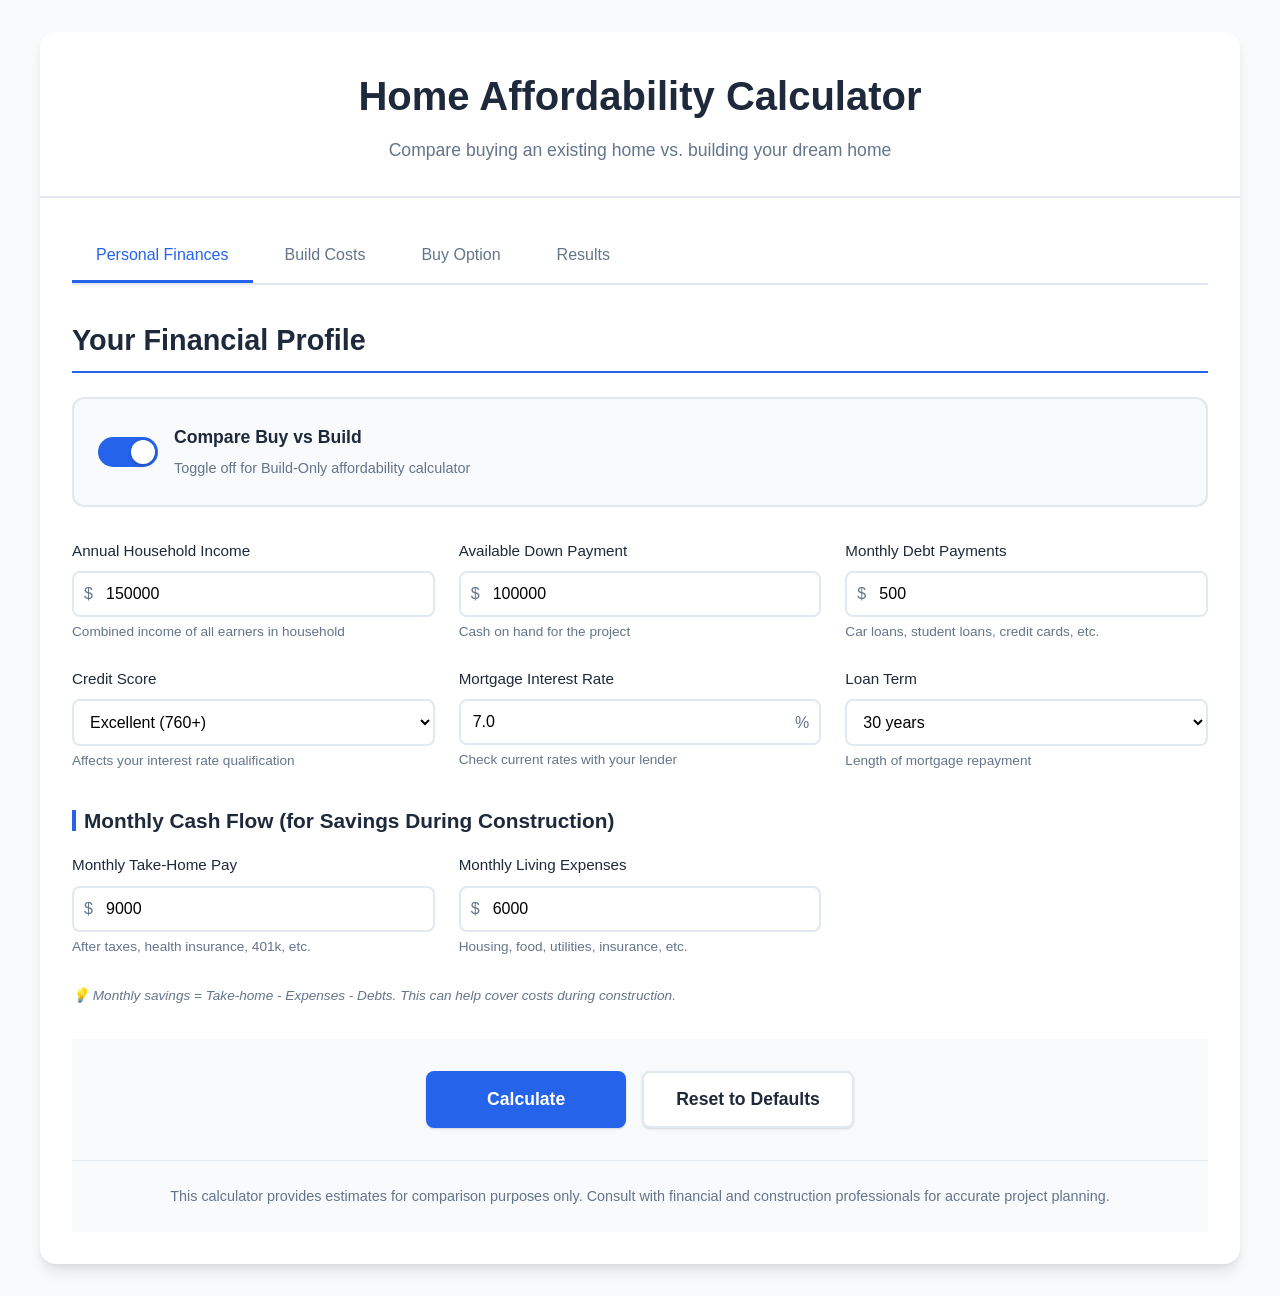
==== commit e5e9136e: "Apply all business logic fixes to Kajabi version Applied all critical business logic corrections fro" ====
--- a/kajabi-calculator.html
+++ b/kajabi-calculator.html
@@ -773,13 +773,49 @@
                         <small>Length of mortgage repayment</small>
                     </div>
                 </div>
+
+<h3>Monthly Cash Flow (for Savings During Construction)</h3>
+                <div class="form-grid">
+                    <div class="form-group">
+                        <label for="monthly-take-home">Monthly Take-Home Pay</label>
+                        <div class="input-wrapper has-prefix">
+                            <span class="input-prefix">$</span>
+                            <input type="number" id="monthly-take-home" value="9000" min="0" step="100"
+                                   title="After-tax monthly income. Typical: 70-75% of gross monthly income">
+                        </div>
+                        <small>After taxes, health insurance, 401k, etc.</small>
+                    </div>
+                    <div class="form-group">
+                        <label for="monthly-expenses">Monthly Living Expenses</label>
+                        <div class="input-wrapper has-prefix">
+                            <span class="input-prefix">$</span>
+                            <input type="number" id="monthly-expenses" value="6000" min="0" step="100"
+                                   title="Total monthly expenses including housing, food, utilities, insurance, etc. Typical: 60-80% of take-home">
+                        </div>
+                        <small>Housing, food, utilities, insurance, etc.</small>
+                    </div>
+                    <div class="form-group" style="grid-column: 1 / -1;">
+                        <small style="color: var(--text-secondary); font-style: italic;">
+                            💡 Monthly savings = Take-home - Expenses - Debts. This can help cover costs during construction.
+                        </small>
+                    </div>
+                </div>
             </div>
 
             <div id="build-tab" class="tab-content">
                 <h2>Building Cost Details</h2>
 
-                <h3>Land Acquisition</h3>
+                                <h3>Land Acquisition</h3>
                 <div class="form-grid">
+                    <div class="form-group">
+                        <label for="already-own-land">
+                            <input type="checkbox" id="already-own-land" style="width: auto; margin-right: 0.5rem;">
+                            I Already Own the Land
+                        </label>
+                        <small>Check if you don't need to purchase land</small>
+                    </div>
+                </div>
+                <div class="form-grid" id="land-purchase-fields">
                     <div class="form-group">
                         <label for="land-cost">Land Purchase Price</label>
                         <div class="input-wrapper has-prefix">
@@ -829,14 +865,10 @@
                         </div>
                         <small>Budget: $150-250 | Mid: $250-400 | Luxury: $400+</small>
                     </div>
-                    <div class="form-group">
-                        <label for="construction-loan-rate">Construction Loan Rate</label>
-                        <div class="input-wrapper has-suffix">
-                            <input type="number" id="construction-loan-rate" value="9.0" min="0" max="20" step="0.125"
-                                   title="Construction loan interest rate. Typical: 2-3% higher than mortgages (8-11%). Short-term only.">
-                            <span class="input-suffix">%</span>
-                        </div>
-                        <small>Higher than mortgage rates, but temporary</small>
+                    <div class="form-group" style="grid-column: 1 / -1;">
+                        <small style="color: var(--text-secondary); font-style: italic;">
+                            💡 Note: Modern construction loans use single-close structure - same rate as your permanent mortgage during construction, converts automatically when complete
+                        </small>
                     </div>
                     <div class="form-group">
                         <label for="construction-months">Construction Timeline</label>
@@ -904,6 +936,10 @@
                                    title="Geotechnical, environmental, energy consultants, etc. Typical: $3,000-$10,000">
                         </div>
                         <small>Geotech, environmental, energy | $3k-$10k</small>
+                                        <div class="form-group" style="grid-column: 1 / -1; background: #fef3c7; padding: 1rem; border-radius: 8px; border-left: 4px solid #f59e0b;">
+                        <small style="color: #92400e; font-weight: 600;">
+                            ⚠️ IMPORTANT: Soft costs (architect, engineering, design fees) typically must be paid from YOUR CASH, not financed by construction loan. Budget accordingly!
+                        </small>
                     </div>
                 </div>
 
@@ -1287,7 +1323,16 @@
         compareModeToggle.addEventListener('change', updateCalculatorMode);
         updateCalculatorMode(); // Set initial state
     }
-});
+
+    // Handle "Already Own Land" checkbox toggle
+    const ownLandCheckbox = document.getElementById('already-own-land');
+    if (ownLandCheckbox) {
+        ownLandCheckbox.addEventListener('change', function() {
+            const landFields = document.getElementById('land-purchase-fields');
+            if (landFields) {
+                landFields.style.display = this.checked ? 'none' : 'grid';
+            }
+        });
 
 function getVal(id) {
     return parseFloat(document.getElementById(id).value) || 0;
@@ -1328,18 +1373,195 @@
 }
 
 // Build cost calculations
+// Build cost calculations
 function calculateBuildCosts() {
-
-// Calculate loan principal from monthly payment (reverse calculation)
-function calculateLoanFromPayment(payment, annualRate, years) {
-    if (payment <= 0 || annualRate <= 0) return 0;
-
-    const monthlyRate = annualRate / 100 / 12;
-    const numPayments = years * 12;
-
-    return payment * (Math.pow(1 + monthlyRate, numPayments) - 1) /
-           (monthlyRate * Math.pow(1 + monthlyRate, numPayments));
-}
+    // Check if user already owns land
+    const alreadyOwnLand = document.getElementById('already-own-land')?.checked || false;
+
+    const data = {
+        // Personal finances
+        income: getVal('annual-income'),
+        downPayment: getVal('down-payment'),
+        monthlyDebts: getVal('monthly-debts'),
+        interestRate: getVal('interest-rate'),
+        loanTerm: getVal('loan-term'),
+        monthlyTakeHome: getVal('monthly-take-home'),
+        monthlyExpenses: getVal('monthly-expenses'),
+
+        // Land (set to 0 if already owned)
+        landCost: alreadyOwnLand ? 0 : getVal('land-cost'),
+        landDownPercent: getVal('land-down-payment'),
+        landLoanRate: getVal('land-loan-rate'),
+        alreadyOwnLand: alreadyOwnLand,
+
+        // Construction (use mortgage rate for construction loan)
+        homeSize: getVal('home-size'),
+        costPerSqft: getVal('cost-per-sqft'),
+        constructionMonths: getVal('construction-months'),
+
+        // Professional fees (SOFT COSTS - must be paid from cash)
+        architectFeePercent: getVal('architect-fee'),
+        engineeringFee: getVal('engineering-fee'),
+        lightingDesign: getVal('lighting-design'),
+        interiorDesign: getVal('interior-design'),
+        landscapeDesign: getVal('landscape-design'),
+        otherConsultants: getVal('other-consultants'),
+
+        // Permitting & development
+        permittingCosts: getVal('permitting-costs'),
+        landDevelopment: getVal('land-development'),
+        impactFees: getVal('impact-fees'),
+
+        // GC & contingency
+        gcFeePercent: getVal('gc-fee'),
+        contingencyPercent: getVal('contingency'),
+
+        // Carry costs
+        propertyTaxAnnual: getVal('property-taxes-annual'),
+        insuranceDuring: getVal('insurance-during'),
+        currentRent: getVal('current-rent')
+    };
+
+    // Calculate construction costs
+    const baseConstructionCost = data.homeSize * data.costPerSqft;
+    const architectFee = baseConstructionCost * (data.architectFeePercent / 100);
+    const gcFee = baseConstructionCost * (data.gcFeePercent / 100);
+
+    // SOFT COSTS (must be paid from cash, NOT financed)
+    const totalSoftCosts = architectFee + data.engineeringFee + data.lightingDesign +
+                          data.interiorDesign + data.landscapeDesign + data.otherConsultants;
+
+    // HARD COSTS (can be financed - construction + GC)
+    const totalHardCosts = baseConstructionCost + gcFee;
+
+    // DEVELOPMENT COSTS (can be financed)
+    const totalDevelopmentCosts = data.permittingCosts + data.landDevelopment + data.impactFees;
+
+    // FINANCEABLE COSTS (hard costs + development, excludes soft costs)
+    const financeableSubtotal = totalHardCosts + totalDevelopmentCosts;
+
+    // Contingency (applied to financeable costs only)
+    const contingency = financeableSubtotal * (data.contingencyPercent / 100);
+
+    // Total FINANCEABLE amount (what bank will lend on)
+    const totalFinanceableAmount = financeableSubtotal + contingency;
+
+    // Total PROJECT cost (includes soft costs)
+    const totalProjectCost = data.landCost + totalHardCosts + totalSoftCosts + totalDevelopmentCosts + contingency;
+
+    // Construction loan interest (use mortgage rate for single-close loans)
+    // Only finance hard costs + development + contingency (NOT soft costs)
+    const constructionInterest = calculateConstructionInterest(
+        totalFinanceableAmount,
+        data.interestRate,  // Use mortgage rate, not separate construction rate
+        data.constructionMonths
+    );
+
+    // Carry costs during construction
+    const propertyTaxDuringConstruction = (data.propertyTaxAnnual / 12) * data.constructionMonths;
+    const rentDuringConstruction = data.currentRent * data.constructionMonths;
+    const totalCarryCosts = constructionInterest + propertyTaxDuringConstruction +
+                           data.insuranceDuring + rentDuringConstruction;
+
+    // Total cost including carry costs
+    const totalCostWithCarry = totalProjectCost + totalCarryCosts;
+
+    // Monthly savings available during construction
+    const monthlySavings = Math.max(0, data.monthlyTakeHome - data.monthlyExpenses - data.monthlyDebts);
+    const totalSavingsDuringConstruction = monthlySavings * data.constructionMonths;
+
+    // Total cash available = initial down payment + savings during construction
+    const totalCashAvailable = data.downPayment + totalSavingsDuringConstruction;
+
+    // Land financing (if not already owned)
+    const landDownPayment = data.alreadyOwnLand ? 0 : (data.landCost * (data.landDownPercent / 100));
+    const landLoanAmount = data.alreadyOwnLand ? 0 : (data.landCost - landDownPayment);
+
+    // Construction Loan LTV Limits (typically 80% LTV)
+    // Get the expected after-build value from the form
+    const afterBuildValue = getVal('after-build-value') || totalProjectCost;
+
+    // Maximum loan is 80% of LESSER of financeable amount or appraised value
+    const ltvLimit = 0.80;
+    const maxLoanableAmount = Math.min(totalFinanceableAmount, afterBuildValue) * ltvLimit;
+
+    // CASH REQUIREMENTS breakdown:
+    // 1. Soft costs (MUST be paid from cash, not financed)
+    const cashForSoftCosts = totalSoftCosts;
+
+    // 2. Down payment on financeable amount (20% of hard costs + dev + contingency)
+    const downPaymentOnFinanceable = totalFinanceableAmount - maxLoanableAmount;
+
+    // 3. Land down payment (if not owned)
+    const cashForLand = landDownPayment;
+
+    // Total REQUIRED cash = soft costs + down payment on financeable + land down payment
+    const requiredCashTotal = cashForSoftCosts + downPaymentOnFinanceable + cashForLand;
+
+    // Check if user has sufficient cash (including savings during construction)
+    const hasEnoughCash = totalCashAvailable >= requiredCashTotal;
+    const cashShortfall = Math.max(0, requiredCashTotal - totalCashAvailable);
+
+    // Final mortgage (convert construction loan to permanent)
+    // Loan amount is limited by 80% LTV on financeable costs
+    const finalLoanAmount = maxLoanableAmount;
+    const monthlyPI = calculateMonthlyPayment(finalLoanAmount, data.interestRate, data.loanTerm);
+
+    // Cost per square foot
+    const costPerSqft = totalProjectCost / data.homeSize;
+
+    return {
+        totalProjectCost,
+        totalCostWithCarry,
+        downPaymentNeeded: data.downPayment,
+        requiredDownPayment: requiredCashTotal,  // Total cash required
+        monthlySavings,
+        totalSavingsDuringConstruction,
+        totalCashAvailable,
+        cashForSoftCosts,
+        cashForLand,
+        alreadyOwnLand: data.alreadyOwnLand,
+        hasEnoughCash,
+        cashShortfall,
+        ltvLimit,
+        maxLoanableAmount,
+        totalFinanceableAmount,
+        afterBuildValue,
+        landCost: data.landCost,
+        baseConstructionCost,
+        architectFee,
+        gcFee,
+        totalSoftCosts,
+        totalHardCosts,
+        totalDevelopmentCosts,
+        contingency,
+        constructionInterest,
+        totalCarryCosts,
+        finalLoanAmount,
+        monthlyPI,
+        costPerSqft,
+        breakdown: {
+            'Land Acquisition': data.landCost,
+            'Base Construction': baseConstructionCost,
+            'Architect Fees': architectFee,
+            'GC Fees': gcFee,
+            'Engineering': data.engineeringFee,
+            'Lighting Design': data.lightingDesign,
+            'Interior Design': data.interiorDesign,
+            'Landscape Design': data.landscapeDesign,
+            'Other Consultants': data.otherConsultants,
+            'Permitting': data.permittingCosts,
+            'Land Development': data.landDevelopment,
+            'Impact Fees': data.impactFees,
+            'Contingency': contingency,
+            'Construction Loan Interest': constructionInterest,
+            'Property Tax (During Construction)': propertyTaxDuringConstruction,
+            'Insurance (During Construction)': data.insuranceDuring,
+            'Housing During Construction': rentDuringConstruction
+        }
+    };
+}
+
 
     const data = {
         // Personal finances
@@ -1637,11 +1859,29 @@
     const warnings = [];
     const solutions = [];
 
-    // CRITICAL CHECK #1: Construction Loan LTV Limit (80%)
+    // CRITICAL CHECK #1: Cash Requirements (Soft Costs + Down Payment + Land)
     if (!buildResults.hasEnoughCash) {
         const shortfall = buildResults.cashShortfall;
-        issues.push(`❌ INSUFFICIENT CASH: Need ${formatCurrency(buildResults.requiredDownPayment)} down payment (80% LTV limit) but only have ${formatCurrency(buildResults.downPaymentNeeded)}`);
-        solutions.push(`💡 Increase down payment by ${formatCurrency(shortfall)}`);
+        const totalCashNeeded = buildResults.requiredDownPayment;
+        const totalCashAvailable = buildResults.totalCashAvailable;
+
+        // Break down cash requirements for clarity
+        let cashBreakdown = `Need ${formatCurrency(totalCashNeeded)} total cash:`;
+        cashBreakdown += `<br>• Soft costs (architect, engineering, design): ${formatCurrency(buildResults.cashForSoftCosts)} [MUST BE CASH]`;
+        cashBreakdown += `<br>• Down payment (20% of ${formatCurrency(buildResults.totalFinanceableAmount)}): ${formatCurrency(totalCashNeeded - buildResults.cashForSoftCosts - buildResults.cashForLand)}`;
+        if (buildResults.cashForLand > 0) {
+            cashBreakdown += `<br>• Land down payment: ${formatCurrency(buildResults.cashForLand)}`;
+        }
+        cashBreakdown += `<br><br>You have ${formatCurrency(totalCashAvailable)} available (${formatCurrency(buildResults.downPaymentNeeded)} initial + ${formatCurrency(buildResults.totalSavingsDuringConstruction)} saved during construction)`;
+
+        issues.push(`❌ INSUFFICIENT CASH: ${cashBreakdown}`);
+        solutions.push(`💡 Increase initial down payment by ${formatCurrency(shortfall)}`);
+
+        // Suggest increasing monthly savings
+        if (buildResults.monthlySavings > 0) {
+            const additionalMonthlySavingsNeeded = Math.ceil(shortfall / getVal('construction-months'));
+            solutions.push(`💡 Increase monthly savings by ${formatCurrency(additionalMonthlySavingsNeeded)}/month during construction`);
+        }
 
         // Check if it's a low appraisal issue
         if (buildResults.afterBuildValue < totalCost) {
@@ -1650,8 +1890,7 @@
         }
 
         // Suggest cost reduction
-        const costReduction = Math.ceil(shortfall / buildResults.ltvLimit);
-        solutions.push(`💡 Reduce project cost by ${formatCurrency(costReduction)} to lower required down payment`);
+        solutions.push(`💡 Reduce soft costs by ${formatCurrency(Math.min(shortfall, buildResults.cashForSoftCosts))} (simpler finishes, DIY some design work)`);
         riskLevel = 'HIGH';
     }
 
